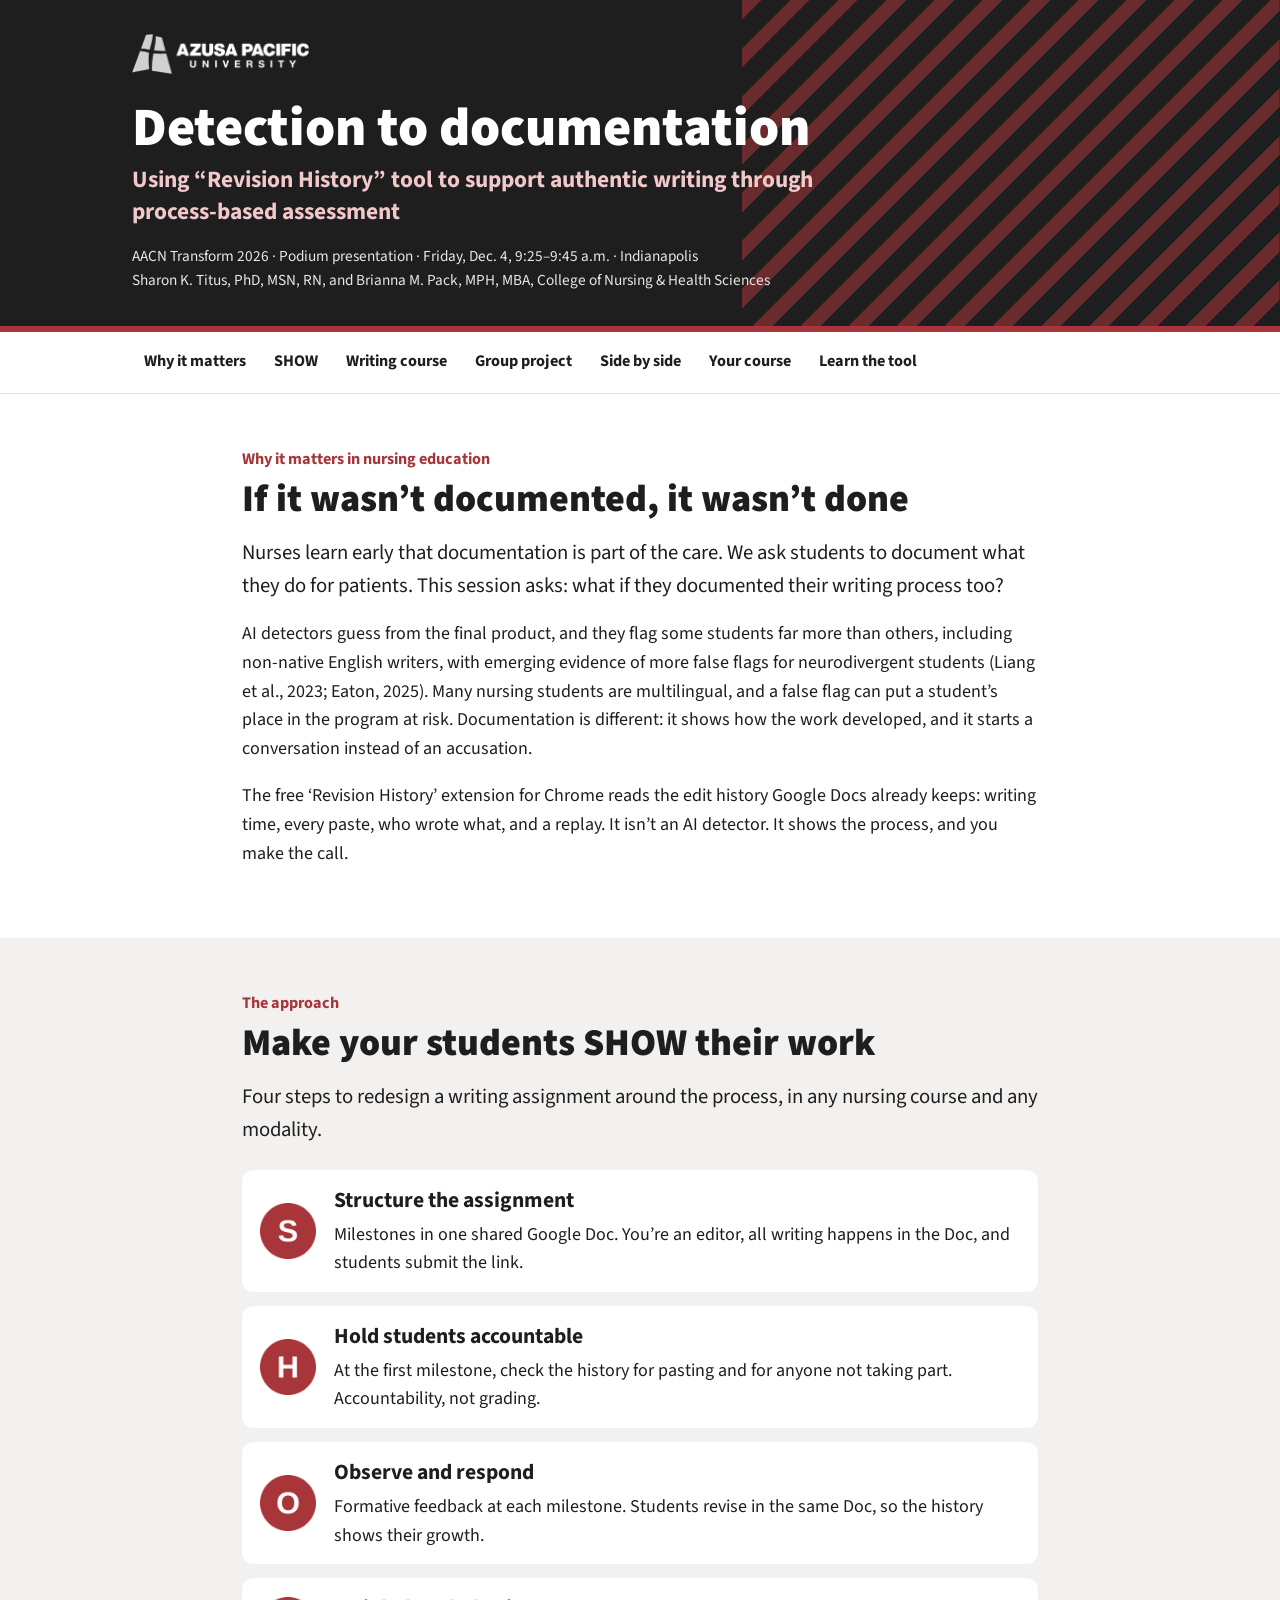
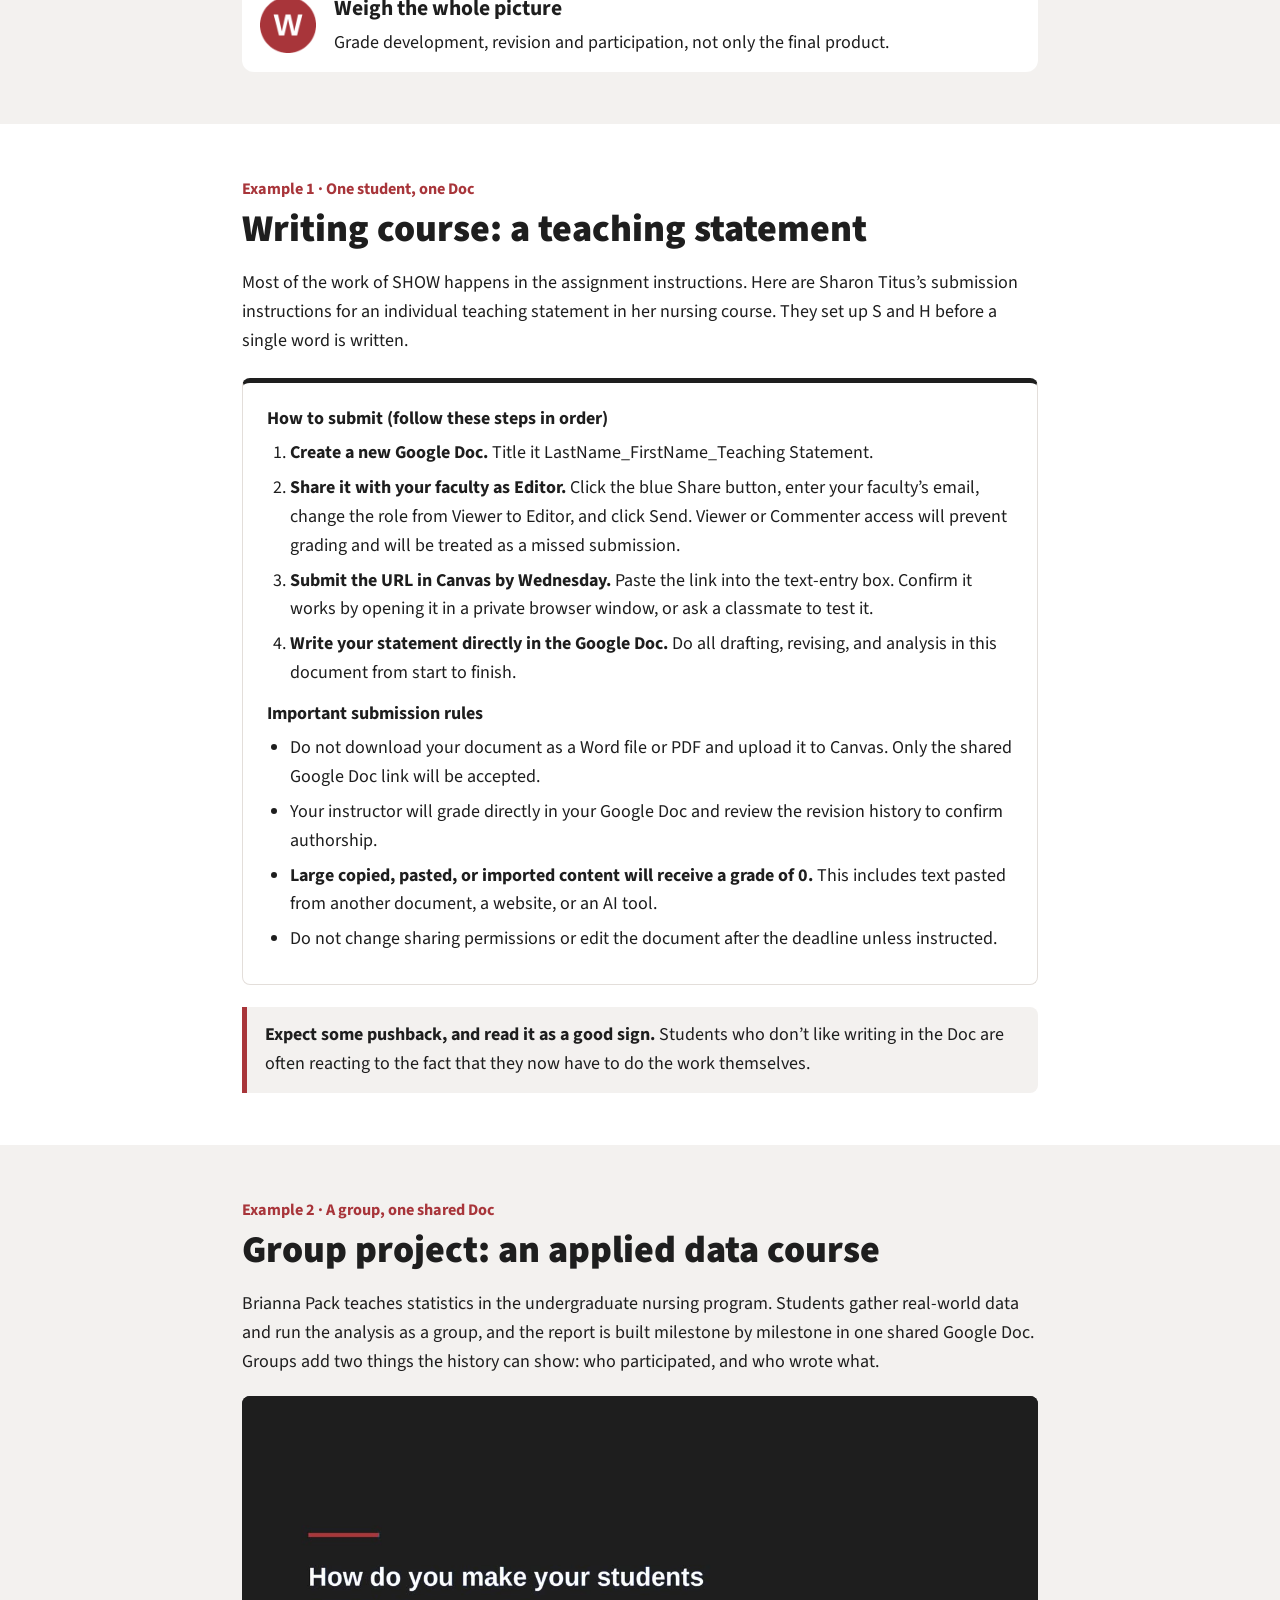
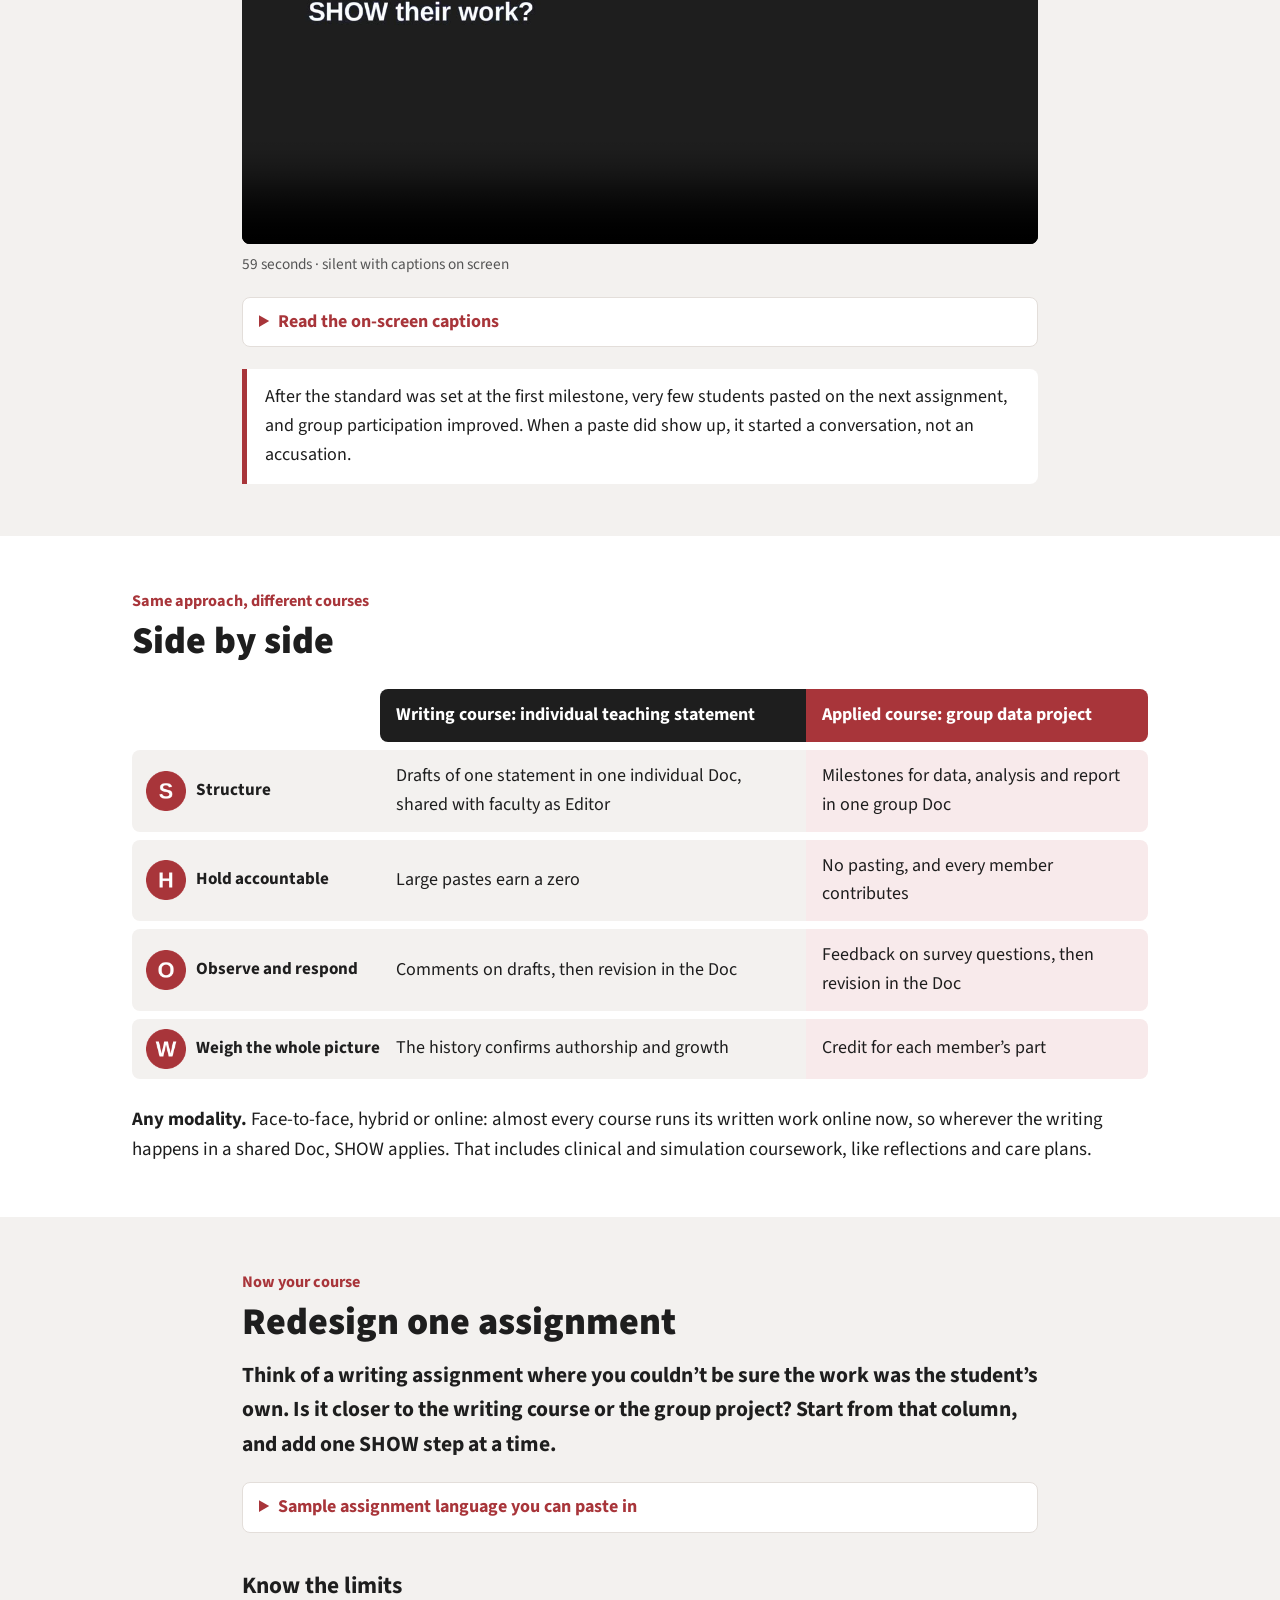
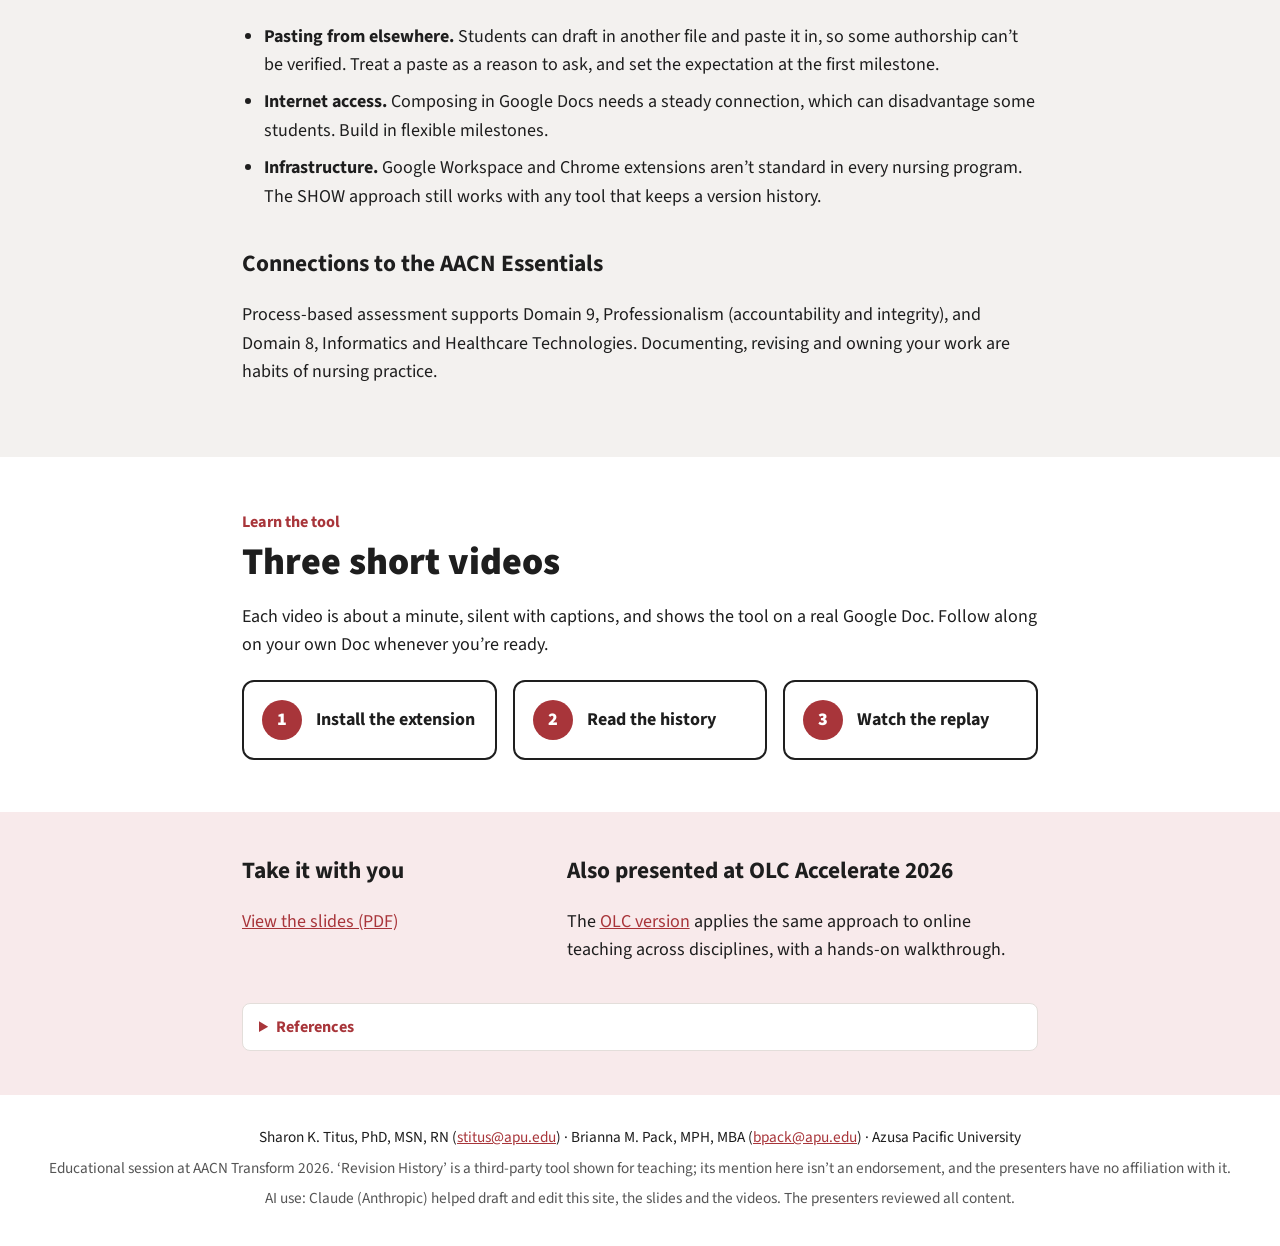
==== index.html @ 67a24442 "Remove header tag; add AACN Essentials reference; update slides PDF Co-Authored-By: Claude Opus 5.5 " ====
<!doctype html>
<html lang="en"><head><meta charset="utf-8"><meta name="viewport" content="width=device-width,initial-scale=1">
<title>Overview · Detection to documentation</title>
<meta name="description" content="Using “Revision History” tool to support authentic writing through process-based assessment. SHOW across nursing courses, from AACN Transform 2026.">
<meta property="og:title" content="Detection to documentation: Overview"><meta property="og:description" content="Using “Revision History” tool to support authentic writing through process-based assessment. Nursing education, any modality.">
<meta property="og:url" content="https://briannapack.github.io/detection-to-documentation-aacn/"><meta property="og:image" content="https://briannapack.github.io/detection-to-documentation-aacn/assets/img/share.png">
<meta property="og:image:alt" content="Detection to documentation: Using “Revision History” tool to support authentic writing through process-based assessment"><meta name="twitter:card" content="summary_large_image">
<link rel="icon" href="assets/img/badge-S.png">
<link rel="preconnect" href="https://fonts.googleapis.com"><link rel="preconnect" href="https://fonts.gstatic.com" crossorigin>
<link href="https://fonts.googleapis.com/css2?family=Source+Sans+3:wght@400;600;700;900&display=swap" rel="stylesheet">
<link rel="stylesheet" href="assets/site.css"></head>
<body><a class="skip" href="#main">Skip to content</a>
<header class="hero"><div class="in">
<div class="toprow"><img class="apu" src="assets/img/apu-white.png" alt="Azusa Pacific University" width="179" height="40"></div>
<h1><a href="">Detection to documentation</a></h1><p class="sub">Using “Revision History” tool to support authentic writing through process-based assessment</p>
<p class="meta">AACN Transform 2026 · Podium presentation · Friday, Dec. 4, 9:25–9:45 a.m. · Indianapolis<br>Sharon K. Titus, PhD, MSN, RN, and Brianna M. Pack, MPH, MBA, College of Nursing &amp; Health Sciences</p></div></header>
<nav class="secnav" aria-label="On this page"><div class="in"><a href="#why">Why it matters</a><a href="#show">SHOW</a><a href="#writing">Writing course</a><a href="#group">Group project</a><a href="#compare">Side by side</a><a href="#yours">Your course</a><a href="#tool">Learn the tool</a></div></nav>
<main id="main">
<section class="sec" id="why"><div class="in narrow">
<p class="eyebrow">Why it matters in nursing education</p>
<h2 class="title">If it wasn’t documented, it wasn’t done</h2>
<p class="lead">Nurses learn early that documentation is part of the care. We ask students to document what they do for patients. This session asks: what if they documented their writing process too?</p>
<p>AI detectors guess from the final product, and they flag some students far more than others, including non-native English writers, with emerging evidence of more false flags for neurodivergent students (Liang et al., 2023; Eaton, 2025). Many nursing students are multilingual, and a false flag can put a student’s place in the program at risk. Documentation is different: it shows how the work developed, and it starts a conversation instead of an accusation.</p>
<p>The free ‘Revision History’ extension for Chrome reads the edit history Google Docs already keeps: writing time, every paste, who wrote what, and a replay. It isn’t an AI detector. It shows the process, and you make the call.</p>
</div></section>

<section class="band" id="show"><div class="in narrow">
<p class="eyebrow">The approach</p>
<h2 class="title">Make your students SHOW their work</h2>
<p class="lead">Four steps to redesign a writing assignment around the process, in any nursing course and any modality.</p>
<div class="show"><div class="srow"><img class="badge" src="assets/img/badge-S.png" alt="S" width="56" height="56"><div><h3>Structure the assignment</h3><p>Milestones in one shared Google Doc. You’re an editor, all writing happens in the Doc, and students submit the link.</p></div></div><div class="srow"><img class="badge" src="assets/img/badge-H.png" alt="H" width="56" height="56"><div><h3>Hold students accountable</h3><p>At the first milestone, check the history for pasting and for anyone not taking part. Accountability, not grading.</p></div></div><div class="srow"><img class="badge" src="assets/img/badge-O.png" alt="O" width="56" height="56"><div><h3>Observe and respond</h3><p>Formative feedback at each milestone. Students revise in the same Doc, so the history shows their growth.</p></div></div><div class="srow"><img class="badge" src="assets/img/badge-W.png" alt="W" width="56" height="56"><div><h3>Weigh the whole picture</h3><p>Grade development, revision and participation, not only the final product.</p></div></div></div>
</div></section>

<section class="sec" id="writing"><div class="in narrow">
<p class="eyebrow">Example 1 · One student, one Doc</p>
<h2 class="title">Writing course: a teaching statement</h2>
<p>Most of the work of SHOW happens in the assignment instructions. Here are Sharon Titus’s submission instructions for an individual teaching statement in her nursing course. They set up S and H before a single word is written.</p>
<div class="instr"><p class="ihead">How to submit (follow these steps in order)</p>
<ol><li><b>Create a new Google Doc.</b> Title it LastName_FirstName_Teaching Statement.</li>
<li><b>Share it with your faculty as Editor.</b> Click the blue Share button, enter your faculty’s email, change the role from Viewer to Editor, and click Send. Viewer or Commenter access will prevent grading and will be treated as a missed submission.</li>
<li><b>Submit the URL in Canvas by Wednesday.</b> Paste the link into the text-entry box. Confirm it works by opening it in a private browser window, or ask a classmate to test it.</li>
<li><b>Write your statement directly in the Google Doc.</b> Do all drafting, revising, and analysis in this document from start to finish.</li></ol>
<p class="ihead">Important submission rules</p>
<ul><li>Do not download your document as a Word file or PDF and upload it to Canvas. Only the shared Google Doc link will be accepted.</li>
<li>Your instructor will grade directly in your Google Doc and review the revision history to confirm authorship.</li>
<li><b>Large copied, pasted, or imported content will receive a grade of 0.</b> This includes text pasted from another document, a website, or an AI tool.</li>
<li>Do not change sharing permissions or edit the document after the deadline unless instructed.</li></ul></div>
<p class="note"><b>Expect some pushback, and read it as a good sign.</b> Students who don’t like writing in the Doc are often reacting to the fact that they now have to do the work themselves.</p>
</div></section>

<section class="band" id="group"><div class="in narrow">
<p class="eyebrow">Example 2 · A group, one shared Doc</p>
<h2 class="title">Group project: an applied data course</h2>
<p>Brianna Pack teaches statistics in the undergraduate nursing program. Students gather real-world data and run the analysis as a group, and the report is built milestone by milestone in one shared Google Doc. Groups add two things the history can show: who participated, and who wrote what.</p>
<figure class="vid">
<video controls playsinline preload="metadata" poster="assets/img/poster-show.jpg" aria-label="Video: a group project set up with SHOW">
<source src="assets/video/make-your-students-show-their-work.mp4" type="video/mp4"></video>
<figcaption class="small">59 seconds · silent with captions on screen</figcaption>
<details class="col"><summary>Read the on-screen captions</summary><ol class="caps"><li>How do you make your students SHOW their work?</li><li>A group project set up with SHOW.</li><li>“Add me as an editor when your group creates this Google Doc.” Instructor sees every draft.</li><li>“Do all writing directly in the Google Doc.” No pasting means a visible process.</li><li>“Looking Ahead: This brainstorm is the first draft of your project proposal.” Feedback comes before the final version.</li><li>“Submit the Google Doc shareable link in the Canvas submission box.” Only the original Doc keeps its history.</li><li>From detection to documentation: the process is the evidence. Try it: redesign one assignment with SHOW.</li></ol></details>
</figure>
<p class="note">After the standard was set at the first milestone, very few students pasted on the next assignment, and group participation improved. When a paste did show up, it started a conversation, not an accusation.</p>
</div></section>

<section class="sec" id="compare"><div class="in">
<p class="eyebrow">Same approach, different courses</p>
<h2 class="title">Side by side</h2>
<div class="tablewrap"><table class="cmp"><thead><tr><th scope="col"><span class="sr">SHOW step</span></th><th scope="col">Writing course: individual teaching statement</th><th scope="col">Applied course: group data project</th></tr></thead>
<tbody><tr><th scope="row"><img class="badge" src="assets/img/badge-S.png" alt="S" width="40" height="40"><span>Structure</span></th><td>Drafts of one statement in one individual Doc, shared with faculty as Editor</td><td>Milestones for data, analysis and report in one group Doc</td></tr><tr><th scope="row"><img class="badge" src="assets/img/badge-H.png" alt="H" width="40" height="40"><span>Hold accountable</span></th><td>Large pastes earn a zero</td><td>No pasting, and every member contributes</td></tr><tr><th scope="row"><img class="badge" src="assets/img/badge-O.png" alt="O" width="40" height="40"><span>Observe and respond</span></th><td>Comments on drafts, then revision in the Doc</td><td>Feedback on survey questions, then revision in the Doc</td></tr><tr><th scope="row"><img class="badge" src="assets/img/badge-W.png" alt="W" width="40" height="40"><span>Weigh the whole picture</span></th><td>The history confirms authorship and growth</td><td>Credit for each member’s part</td></tr></tbody></table></div>
<p class="modal"><b>Any modality.</b> Face-to-face, hybrid or online: almost every course runs its written work online now, so wherever the writing happens in a shared Doc, SHOW applies. That includes clinical and simulation coursework, like reflections and care plans.</p>
</div></section>

<section class="band" id="yours"><div class="in narrow">
<p class="eyebrow">Now your course</p>
<h2 class="title">Redesign one assignment</h2>
<p class="try">Think of a writing assignment where you couldn’t be sure the work was the student’s own. Is it closer to the writing course or the group project? Start from that column, and add one SHOW step at a time.</p>
<details class="col"><summary>Sample assignment language you can paste in</summary>
<ol class="copy"><li><b>Add me as an editor when you create this Google Doc.</b> I use the revision history to verify participation and authorship and ensure fairness. Students who do not show active involvement in the Google Doc will not receive credit.</li>
<li><b>Do all writing directly in the Google Doc.</b> The revision history is how I see your writing process, and the process is part of what this assignment asks for. Content that is written elsewhere and pasted, imported, or uploaded into the document cannot be verified, so it will receive a zero.</li></ol>
<p><b>To submit:</b> Share the Doc with your faculty as Editor, and submit the Google Doc’s link in Canvas. Do not upload a Word or PDF copy.</p>
<button class="copybtn" type="button">Copy this language</button></details>
<h3 class="h3">Know the limits</h3>
<ul class="limits"><li><b>Pasting from elsewhere.</b> Students can draft in another file and paste it in, so some authorship can’t be verified. Treat a paste as a reason to ask, and set the expectation at the first milestone.</li>
<li><b>Internet access.</b> Composing in Google Docs needs a steady connection, which can disadvantage some students. Build in flexible milestones.</li>
<li><b>Infrastructure.</b> Google Workspace and Chrome extensions aren’t standard in every nursing program. The SHOW approach still works with any tool that keeps a version history.</li></ul>
<h3 class="h3">Connections to the AACN Essentials</h3>
<p>Process-based assessment supports Domain 9, Professionalism (accountability and integrity), and Domain 8, Informatics and Healthcare Technologies. Documenting, revising and owning your work are habits of nursing practice.</p>
</div></section>

<section class="sec" id="tool"><div class="in narrow">
<p class="eyebrow">Learn the tool</p>
<h2 class="title">Three short videos</h2>
<p>Each video is about a minute, silent with captions, and shows the tool on a real Google Doc. Follow along on your own Doc whenever you’re ready.</p>
<div class="tcards"><a class="tcard" href="step-1/"><span class="num">1</span><span>Install the extension</span></a><a class="tcard" href="step-2/"><span class="num">2</span><span>Read the history</span></a><a class="tcard" href="step-3/"><span class="num">3</span><span>Watch the replay</span></a></div>
</div></section>
<section class="take"><div class="in narrow">
<div class="takegrid"><div><h2 class="h3">Take it with you</h2><p><a href="downloads/Detection-to-Documentation-Slides.pdf" target="_blank" rel="noopener">View the slides (PDF)</a></p></div>
<div><h2 class="h3">Also presented at OLC Accelerate 2026</h2><p>The <a href="https://briannapack.github.io/detection-to-documentation/">OLC version</a> applies the same approach to online teaching across disciplines, with a hands-on walkthrough.</p></div></div>
<details class="col refs"><summary>References</summary><ul>
<li>American Association of Colleges of Nursing. (2021). <i>The Essentials: Core competencies for professional nursing education</i>. https://www.aacnnursing.org/essentials</li>
<li>Eaton, S. E. (2025). Neurodiversity and academic integrity: Toward epistemic plurality in a postplagiarism era. <i>Teaching in Higher Education</i>. https://doi.org/10.1080/13562517.2025.2583456</li>
<li>Gay, K., &amp; Muscanell, N. (2026, March 23). <i>2026 EDUCAUSE students and technology report: Steady through change</i>. EDUCAUSE.</li>
<li>Liang, W., Yuksekgonul, M., Mao, Y., Wu, E., &amp; Zou, J. (2023). GPT detectors are biased against non-native English writers. <i>Patterns, 4</i>(7), Article 100779. https://doi.org/10.1016/j.patter.2023.100779</li>
<li>Schmitz, A., &amp; Laird, E. (2025, December). AI-powered pedagogy: A guide to evidence-based teaching tools. <i>EDUCAUSE Review</i>.</li>
<li>Revision History. (n.d.). <i>Writing process visibility for Google Docs &amp; Slides</i>. https://revisionhistory.com</li></ul></details>
</div></section></main>
<footer class="foot"><p class="names">Sharon K. Titus, PhD, MSN, RN (<a href="mailto:stitus@apu.edu">stitus@apu.edu</a>) · Brianna M. Pack, MPH, MBA (<a href="mailto:bpack@apu.edu">bpack@apu.edu</a>) · Azusa Pacific University</p>
<p>Educational session at AACN Transform 2026. ‘Revision History’ is a third-party tool shown for teaching; its mention here isn’t an endorsement, and the presenters have no affiliation with it.</p>
<p>AI use: Claude (Anthropic) helped draft and edit this site, the slides and the videos. The presenters reviewed all content.</p></footer>
<script src="assets/site.js" defer></script>
</body></html>
---- assets/site.css ----
:root{--deep:#1E1E1E;--red:#A8353A;--blush:#F2C9CB;--wash:#F3F1EF;--wash2:#F8EAEB;--ink:#1E1E1E;--muted:#555;--line:#E3DEDA}
*{box-sizing:border-box}
html{font-size:112.5%;-webkit-text-size-adjust:100%;scroll-behavior:smooth}
body{margin:0;background:#fff;color:var(--ink);font-family:"Source Sans 3",Arial,sans-serif;line-height:1.6}
img,video{max-width:100%}
a{color:var(--red)}
.skip{position:absolute;left:-999px;top:0;background:#fff;padding:8px 12px;z-index:10}.skip:focus{left:8px}
.sr{position:absolute;width:1px;height:1px;overflow:hidden;clip:rect(0 0 0 0)}
.in{max-width:1080px;margin:0 auto;padding:0 32px}
.in.narrow{max-width:860px}
.center{text-align:center}
.sec{padding:52px 0}
.band{background:var(--wash);padding:52px 0}
section[id]{scroll-margin-top:64px}

/* header: left-aligned, deep red with a diagonal stripe field on the right */
.hero{position:relative;overflow:hidden;color:#fff;padding:34px 0 40px;
  background:
    repeating-linear-gradient(135deg,rgba(168,53,58,.55) 0 14px,transparent 14px 34px) right/42% 100% no-repeat,
    var(--deep)}
.hero::after{content:"";position:absolute;left:0;right:0;bottom:0;height:6px;background:var(--red)}
.hero .toprow{display:flex;align-items:center;gap:18px;flex-wrap:wrap;margin-bottom:26px}
.hero .apu{height:40px;width:auto;display:block}
.hero .tag{font-weight:700;font-size:.8rem;letter-spacing:.06em;padding:4px 12px;border:1.5px solid rgba(255,255,255,.7);border-radius:999px}
.hero h1{margin:0 0 6px;font-size:3rem;font-weight:900;line-height:1.08;max-width:760px}
.hero h1 a{color:#fff;text-decoration:none}
.hero .sub{margin:0 0 16px;color:var(--blush);font-weight:700;font-size:1.3rem;max-width:760px;line-height:1.35}
.hero .meta{margin:0;font-size:.85rem;color:#e9e6e4;max-width:760px}

/* section nav on the overview */
.secnav{position:sticky;top:0;z-index:5;background:#fff;border-bottom:1px solid var(--line)}
.secnav .in{display:flex;gap:4px;overflow-x:auto;scrollbar-width:none}
.secnav a{flex:0 0 auto;padding:16px 12px;color:var(--ink);text-decoration:none;font-weight:700;font-size:.9rem;border-bottom:3px solid transparent}
.secnav a:hover{color:var(--red);border-bottom-color:var(--red)}

.eyebrow{margin:0 0 6px;color:var(--red);font-weight:700;font-size:.9rem}
.title{font-size:2.1rem;font-weight:900;color:var(--deep);margin:0 0 14px;line-height:1.15}
.h3{font-size:1.3rem;color:var(--deep);margin:34px 0 10px;font-weight:700}
.lead{font-size:1.15rem;margin:0 0 16px}
.small{font-size:.85rem;color:var(--muted);margin:8px 0 0}
.note{margin:22px 0 0;padding:14px 18px;background:#fff;border-left:5px solid var(--red);border-radius:0 8px 8px 0}
.band .note{background:#fff}
.sec .note{background:var(--wash)}

.show{margin-top:24px;display:grid;gap:14px}
.srow{display:grid;grid-template-columns:56px 1fr;gap:18px;align-items:center;background:#fff;border-radius:12px;padding:14px 18px}
.badge{display:block;width:56px;height:56px}
.srow h3{margin:0;color:var(--deep);font-size:1.2rem}
.srow p{margin:2px 0 0}

.instr{margin:22px 0 0;background:#fff;border:1px solid var(--line);border-top:5px solid var(--deep);border-radius:8px;padding:18px 24px}
.instr .ihead{font-weight:700;color:var(--deep);margin:4px 0 6px}
.instr ol,.instr ul{margin:0 0 12px;padding-left:1.3em}.instr li{margin-bottom:6px}

.vid{margin:20px 0 0}
.vid video{width:100%;aspect-ratio:16/9;background:#1b1b1b;border-radius:8px;display:block}
.caps{margin:10px 0 0;padding-left:1.3em}.caps li{margin-bottom:4px}

.tablewrap{overflow-x:auto;margin-top:18px}
.cmp{width:100%;border-collapse:separate;border-spacing:0 8px;min-width:640px}
.cmp thead th{text-align:left;color:#fff;font-size:1rem;padding:12px 16px}
.cmp thead th:nth-child(2){background:var(--deep);border-radius:8px 0 0 8px}
.cmp thead th:nth-child(3){background:var(--red);border-radius:0 8px 8px 0}
.cmp thead th:first-child{background:transparent}
.cmp tbody th{text-align:left;white-space:nowrap;padding:10px 14px;background:var(--wash);border-radius:8px 0 0 8px;color:var(--deep);font-size:.95rem}
.cmp tbody th .badge{width:40px;height:40px;display:inline-block;vertical-align:middle;margin-right:10px}
.cmp td{padding:12px 16px;background:var(--wash);vertical-align:middle}
.cmp td:last-child{border-radius:0 8px 8px 0;background:var(--wash2)}
.modal{margin:18px 0 0;font-size:1.05rem}

.try{font-size:1.2rem;font-weight:700;color:var(--deep);margin:0}
details.col{margin:20px 0 4px;background:#fff;border:1px solid var(--line);border-radius:8px;padding:10px 16px}
details.col summary{cursor:pointer;font-weight:700;color:var(--red)}
.copy{padding-left:1.3em}.copy li{margin-bottom:8px}
.copybtn{font:inherit;font-weight:700;font-size:.9rem;color:#fff;background:var(--red);border:0;border-radius:8px;padding:8px 16px;cursor:pointer}
.limits{padding-left:1.2em}.limits li{margin-bottom:8px}

.tcards{display:grid;grid-template-columns:repeat(3,1fr);gap:16px;margin-top:20px}
.tcard{display:flex;align-items:center;gap:14px;padding:18px;border:2px solid var(--deep);border-radius:12px;color:var(--deep);text-decoration:none;font-weight:700;line-height:1.25}
.tcard:hover{background:var(--wash)}
.tcard .num{flex:0 0 auto;width:40px;height:40px;border-radius:50%;background:var(--red);color:#fff;display:flex;align-items:center;justify-content:center;font-weight:900}

.toolnav{background:var(--wash);border-bottom:1px solid var(--line)}
.toolnav .in{display:flex;gap:10px;align-items:stretch;flex-wrap:wrap;padding-top:14px;padding-bottom:14px}
.toolnav a{display:flex;flex-direction:column;justify-content:center;padding:8px 14px;border-radius:10px;background:#fff;border:2px solid var(--line);color:var(--deep);text-decoration:none;font-weight:700;line-height:1.2;font-size:.95rem}
.toolnav a span{font-size:.75rem;color:var(--red)}
.toolnav a[aria-current]{border-color:var(--deep);background:var(--deep);color:#fff}
.toolnav a[aria-current] span{color:var(--blush)}
.toolnav .back{border-color:transparent;background:transparent;color:var(--red)}
.trybox{margin:20px 0 26px;background:var(--wash);border-radius:10px;padding:16px 20px}
.trybox p{margin:0}
.lbl{font-weight:700;color:var(--red);font-size:.9rem;margin-bottom:4px!important}
.btn{display:inline-block;padding:14px 28px;border-radius:10px;background:var(--deep);color:#fff;font-weight:700;font-size:1.05rem;text-decoration:none}
.btn:hover{background:var(--red)}

.take{background:var(--wash2);padding:40px 0}
.takegrid{display:grid;grid-template-columns:1fr 1.6fr;gap:30px}
.takegrid .h3{margin-top:0}
.refs{font-size:.9rem}.refs ul{padding-left:1.2em}.refs li{margin-bottom:6px;overflow-wrap:anywhere}

.foot{text-align:center;padding:24px 32px 30px;font-size:.85rem;color:var(--muted)}
.foot p{margin:6px 0}.foot .names{color:var(--deep)}

a:focus-visible,summary:focus-visible,button:focus-visible{outline:3px solid var(--red);outline-offset:2px}

@media (max-width:760px){
  .in{padding:0 16px}
  .sec,.band{padding:38px 0}
  .hero{background:var(--deep)}
  .hero h1{font-size:2.1rem}.hero .sub{font-size:1.1rem}
  .title{font-size:1.65rem}
  .srow{grid-template-columns:44px 1fr;gap:14px;padding:12px 14px}.srow .badge{width:44px;height:44px}
  .tcards,.takegrid{grid-template-columns:1fr}
}
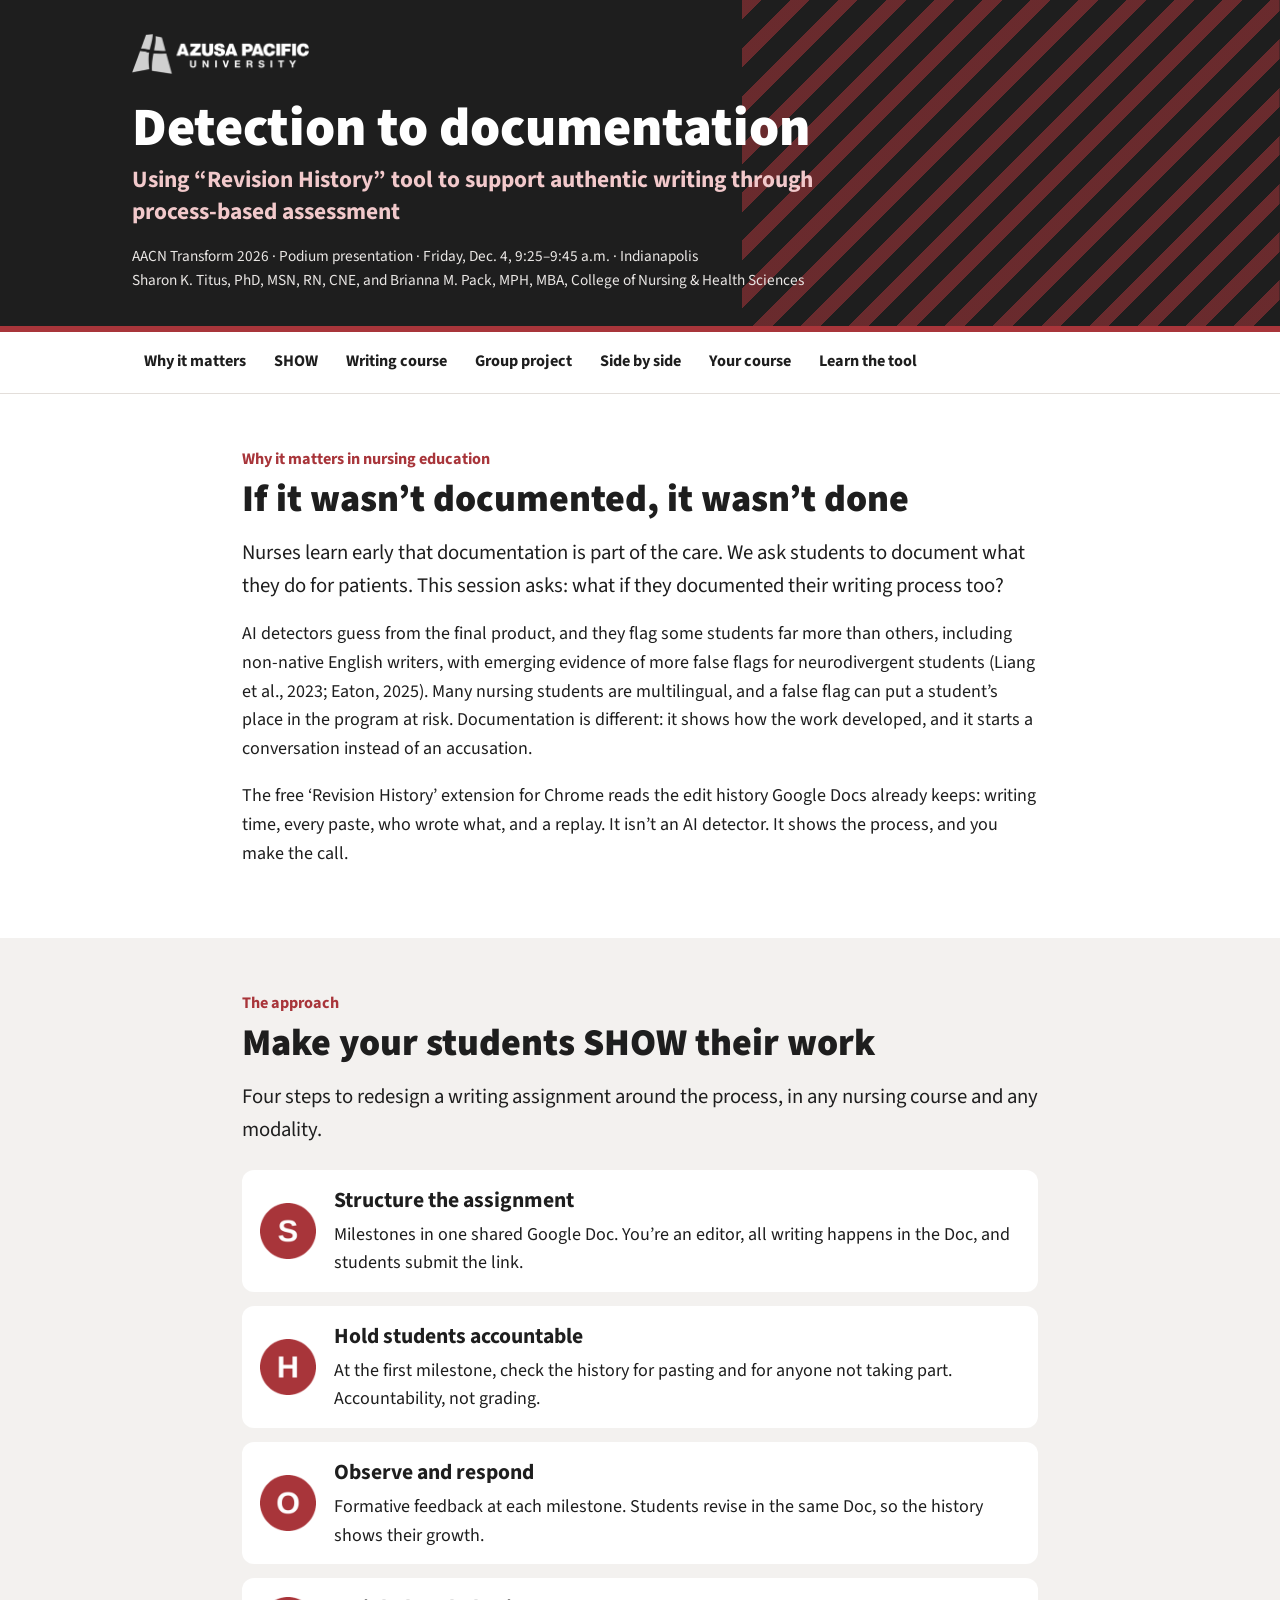
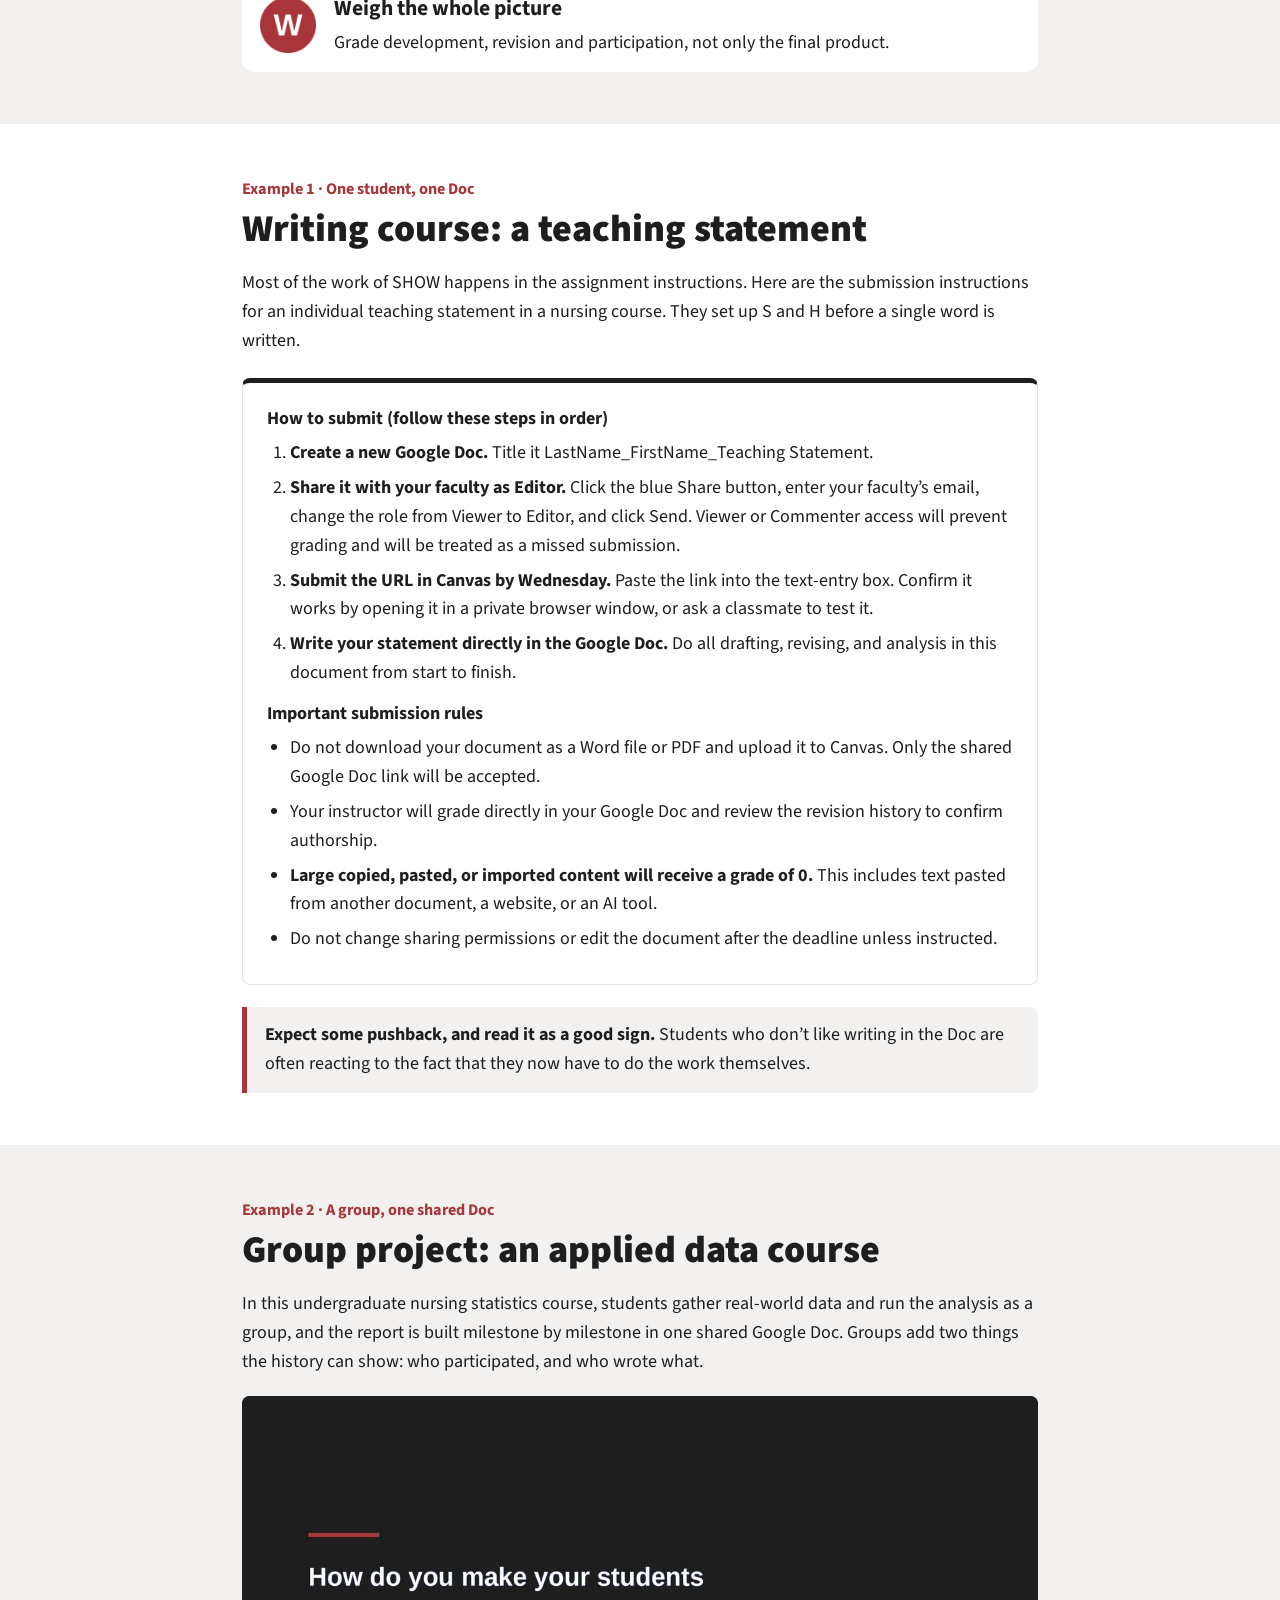
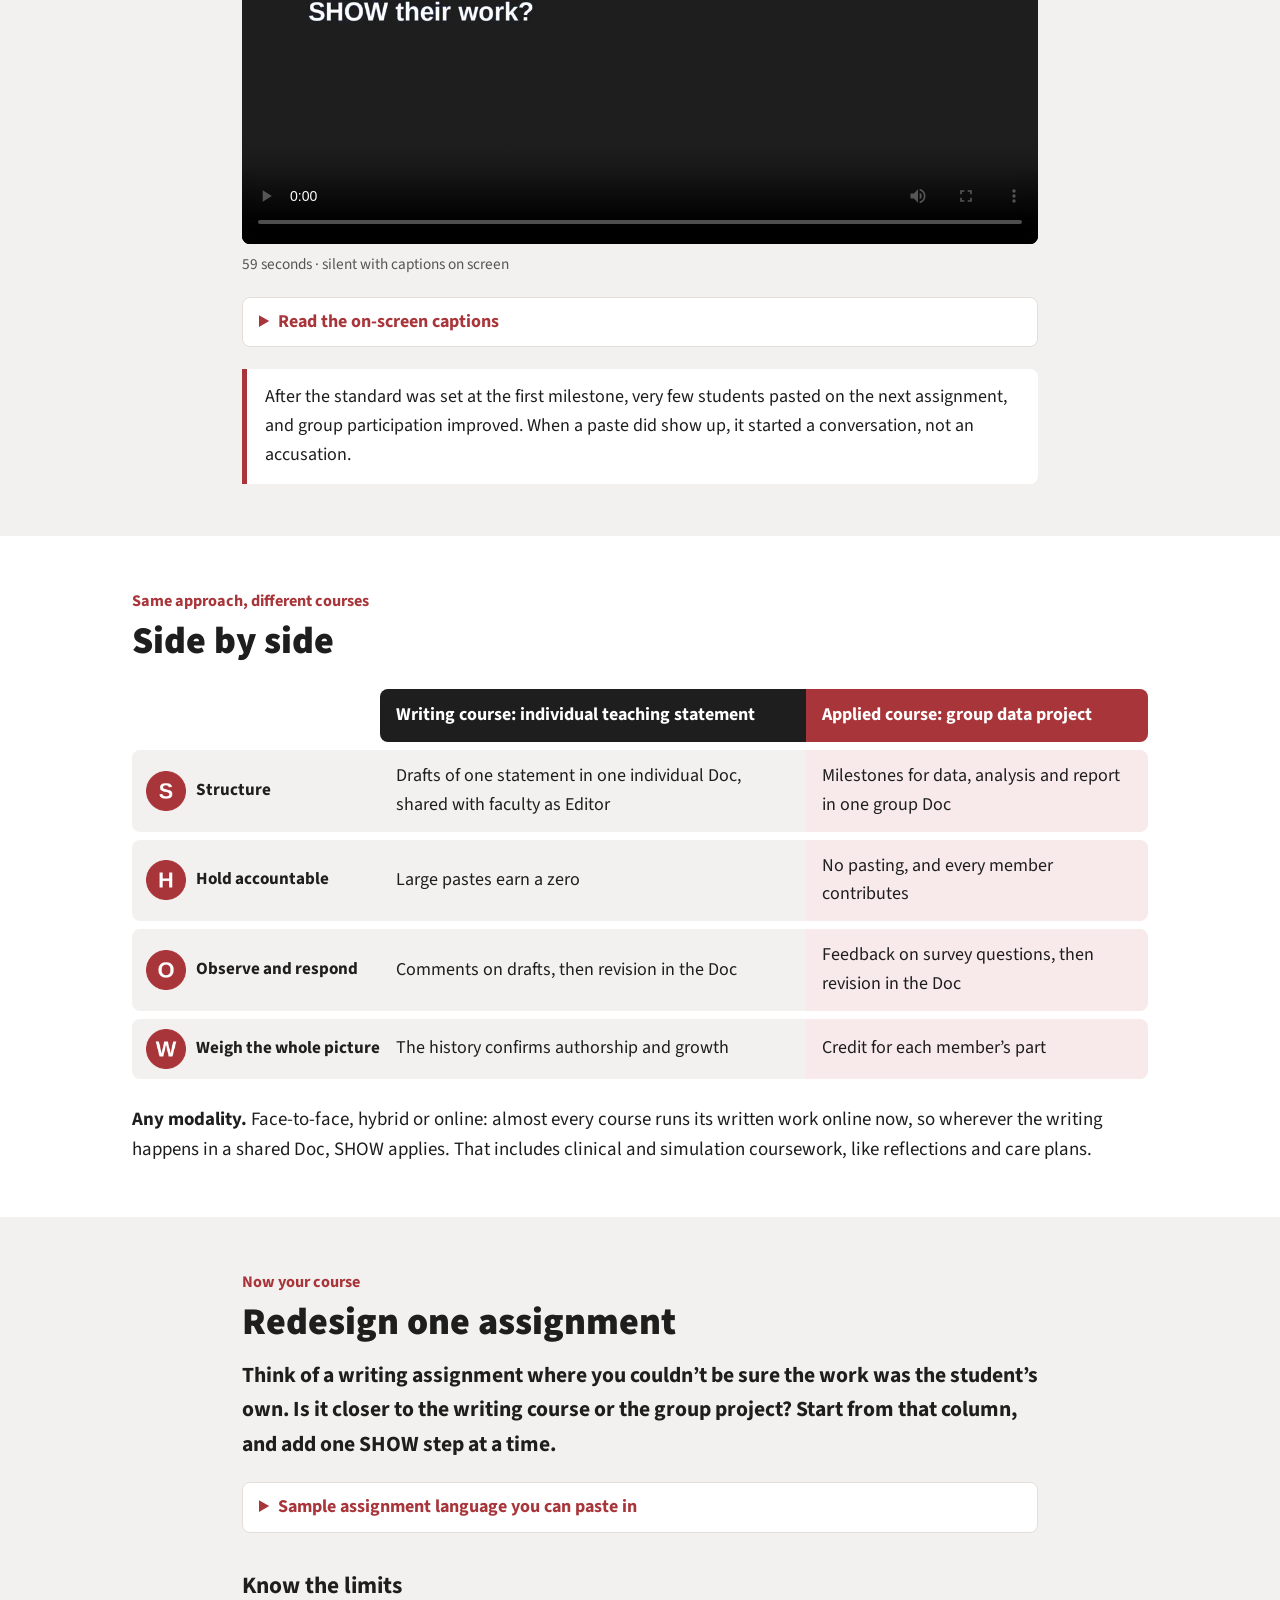
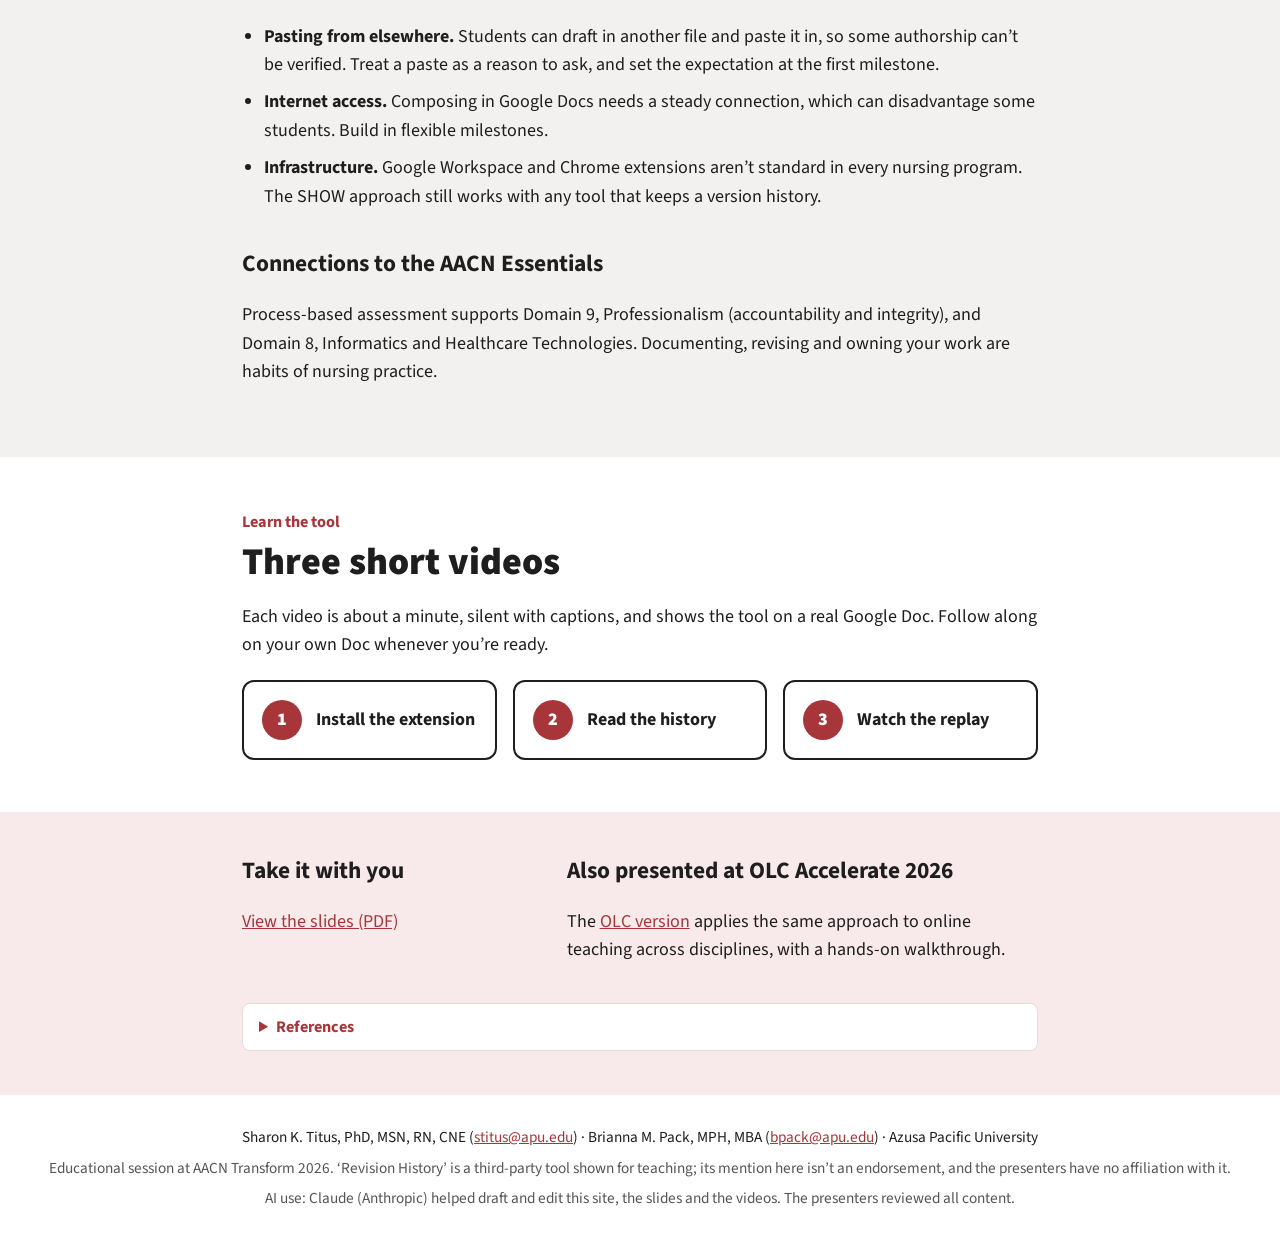
==== commit fdcb9aeb: "Add CNE to Sharon's credentials (site, slides, video end cards); drop faculty names from examples Co" ====
--- a/index.html
+++ b/index.html
@@ -13,7 +13,7 @@
 <header class="hero"><div class="in">
 <div class="toprow"><img class="apu" src="assets/img/apu-white.png" alt="Azusa Pacific University" width="179" height="40"></div>
 <h1><a href="">Detection to documentation</a></h1><p class="sub">Using “Revision History” tool to support authentic writing through process-based assessment</p>
-<p class="meta">AACN Transform 2026 · Podium presentation · Friday, Dec. 4, 9:25–9:45 a.m. · Indianapolis<br>Sharon K. Titus, PhD, MSN, RN, and Brianna M. Pack, MPH, MBA, College of Nursing &amp; Health Sciences</p></div></header>
+<p class="meta">AACN Transform 2026 · Podium presentation · Friday, Dec. 4, 9:25–9:45 a.m. · Indianapolis<br>Sharon K. Titus, PhD, MSN, RN, CNE, and Brianna M. Pack, MPH, MBA, College of Nursing &amp; Health Sciences</p></div></header>
 <nav class="secnav" aria-label="On this page"><div class="in"><a href="#why">Why it matters</a><a href="#show">SHOW</a><a href="#writing">Writing course</a><a href="#group">Group project</a><a href="#compare">Side by side</a><a href="#yours">Your course</a><a href="#tool">Learn the tool</a></div></nav>
 <main id="main">
 <section class="sec" id="why"><div class="in narrow">
@@ -34,7 +34,7 @@
 <section class="sec" id="writing"><div class="in narrow">
 <p class="eyebrow">Example 1 · One student, one Doc</p>
 <h2 class="title">Writing course: a teaching statement</h2>
-<p>Most of the work of SHOW happens in the assignment instructions. Here are Sharon Titus’s submission instructions for an individual teaching statement in her nursing course. They set up S and H before a single word is written.</p>
+<p>Most of the work of SHOW happens in the assignment instructions. Here are the submission instructions for an individual teaching statement in a nursing course. They set up S and H before a single word is written.</p>
 <div class="instr"><p class="ihead">How to submit (follow these steps in order)</p>
 <ol><li><b>Create a new Google Doc.</b> Title it LastName_FirstName_Teaching Statement.</li>
 <li><b>Share it with your faculty as Editor.</b> Click the blue Share button, enter your faculty’s email, change the role from Viewer to Editor, and click Send. Viewer or Commenter access will prevent grading and will be treated as a missed submission.</li>
@@ -51,7 +51,7 @@
 <section class="band" id="group"><div class="in narrow">
 <p class="eyebrow">Example 2 · A group, one shared Doc</p>
 <h2 class="title">Group project: an applied data course</h2>
-<p>Brianna Pack teaches statistics in the undergraduate nursing program. Students gather real-world data and run the analysis as a group, and the report is built milestone by milestone in one shared Google Doc. Groups add two things the history can show: who participated, and who wrote what.</p>
+<p>In this undergraduate nursing statistics course, students gather real-world data and run the analysis as a group, and the report is built milestone by milestone in one shared Google Doc. Groups add two things the history can show: who participated, and who wrote what.</p>
 <figure class="vid">
 <video controls playsinline preload="metadata" poster="assets/img/poster-show.jpg" aria-label="Video: a group project set up with SHOW">
 <source src="assets/video/make-your-students-show-their-work.mp4" type="video/mp4"></video>
@@ -103,7 +103,7 @@
 <li>Schmitz, A., &amp; Laird, E. (2025, December). AI-powered pedagogy: A guide to evidence-based teaching tools. <i>EDUCAUSE Review</i>.</li>
 <li>Revision History. (n.d.). <i>Writing process visibility for Google Docs &amp; Slides</i>. https://revisionhistory.com</li></ul></details>
 </div></section></main>
-<footer class="foot"><p class="names">Sharon K. Titus, PhD, MSN, RN (<a href="mailto:stitus@apu.edu">stitus@apu.edu</a>) · Brianna M. Pack, MPH, MBA (<a href="mailto:bpack@apu.edu">bpack@apu.edu</a>) · Azusa Pacific University</p>
+<footer class="foot"><p class="names">Sharon K. Titus, PhD, MSN, RN, CNE (<a href="mailto:stitus@apu.edu">stitus@apu.edu</a>) · Brianna M. Pack, MPH, MBA (<a href="mailto:bpack@apu.edu">bpack@apu.edu</a>) · Azusa Pacific University</p>
 <p>Educational session at AACN Transform 2026. ‘Revision History’ is a third-party tool shown for teaching; its mention here isn’t an endorsement, and the presenters have no affiliation with it.</p>
 <p>AI use: Claude (Anthropic) helped draft and edit this site, the slides and the videos. The presenters reviewed all content.</p></footer>
 <script src="assets/site.js" defer></script>
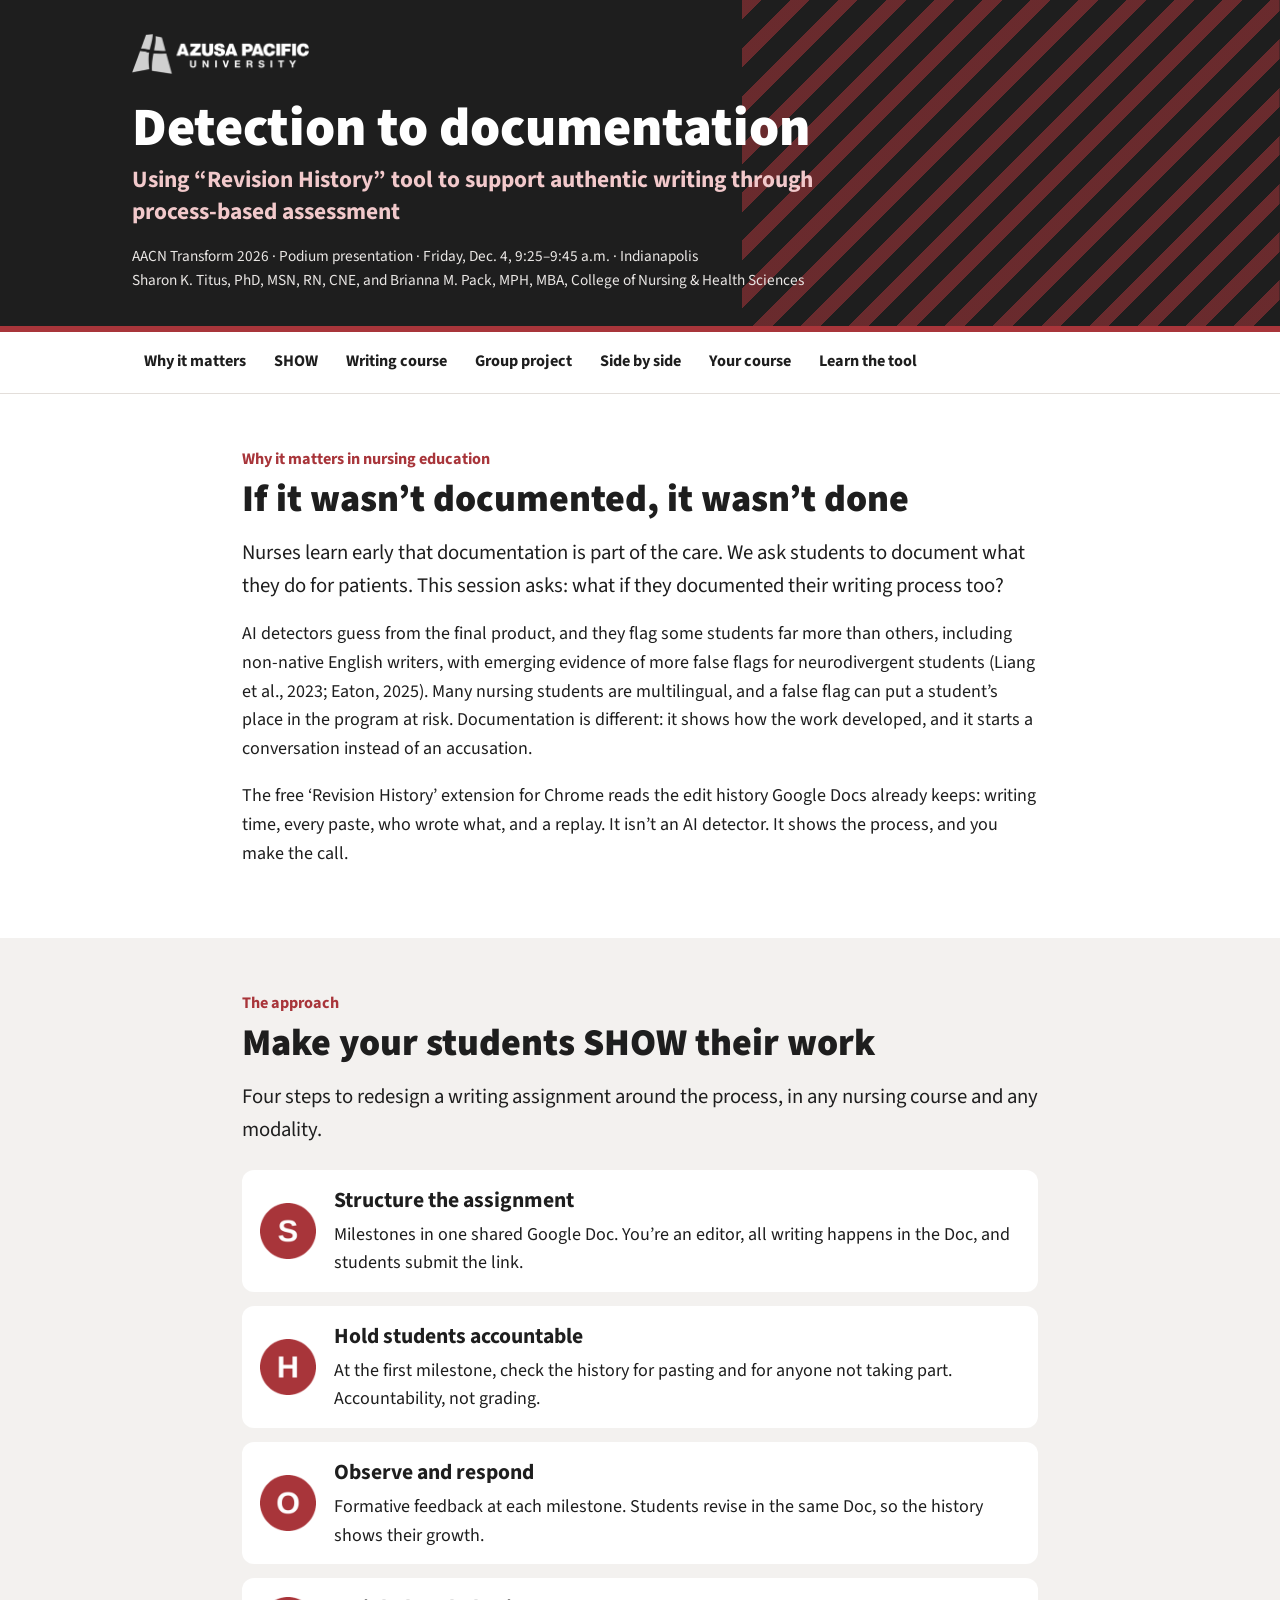
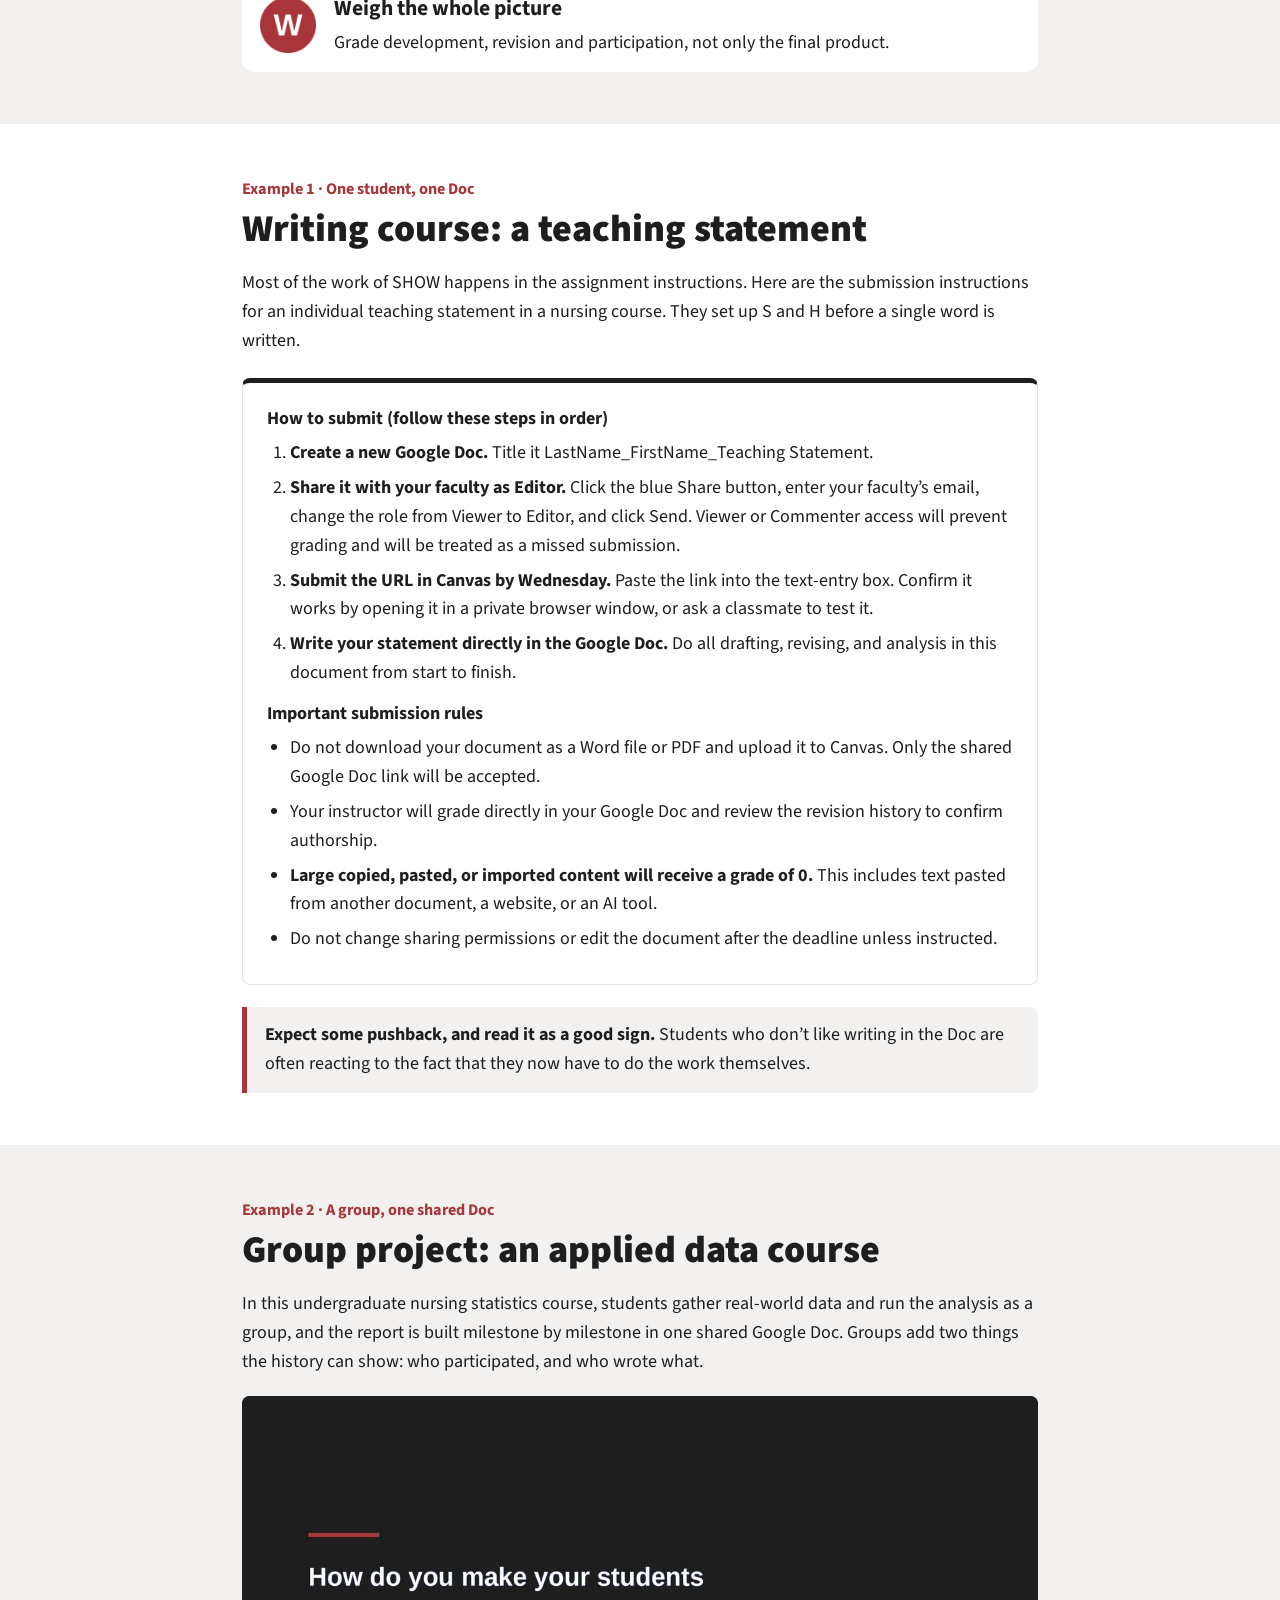
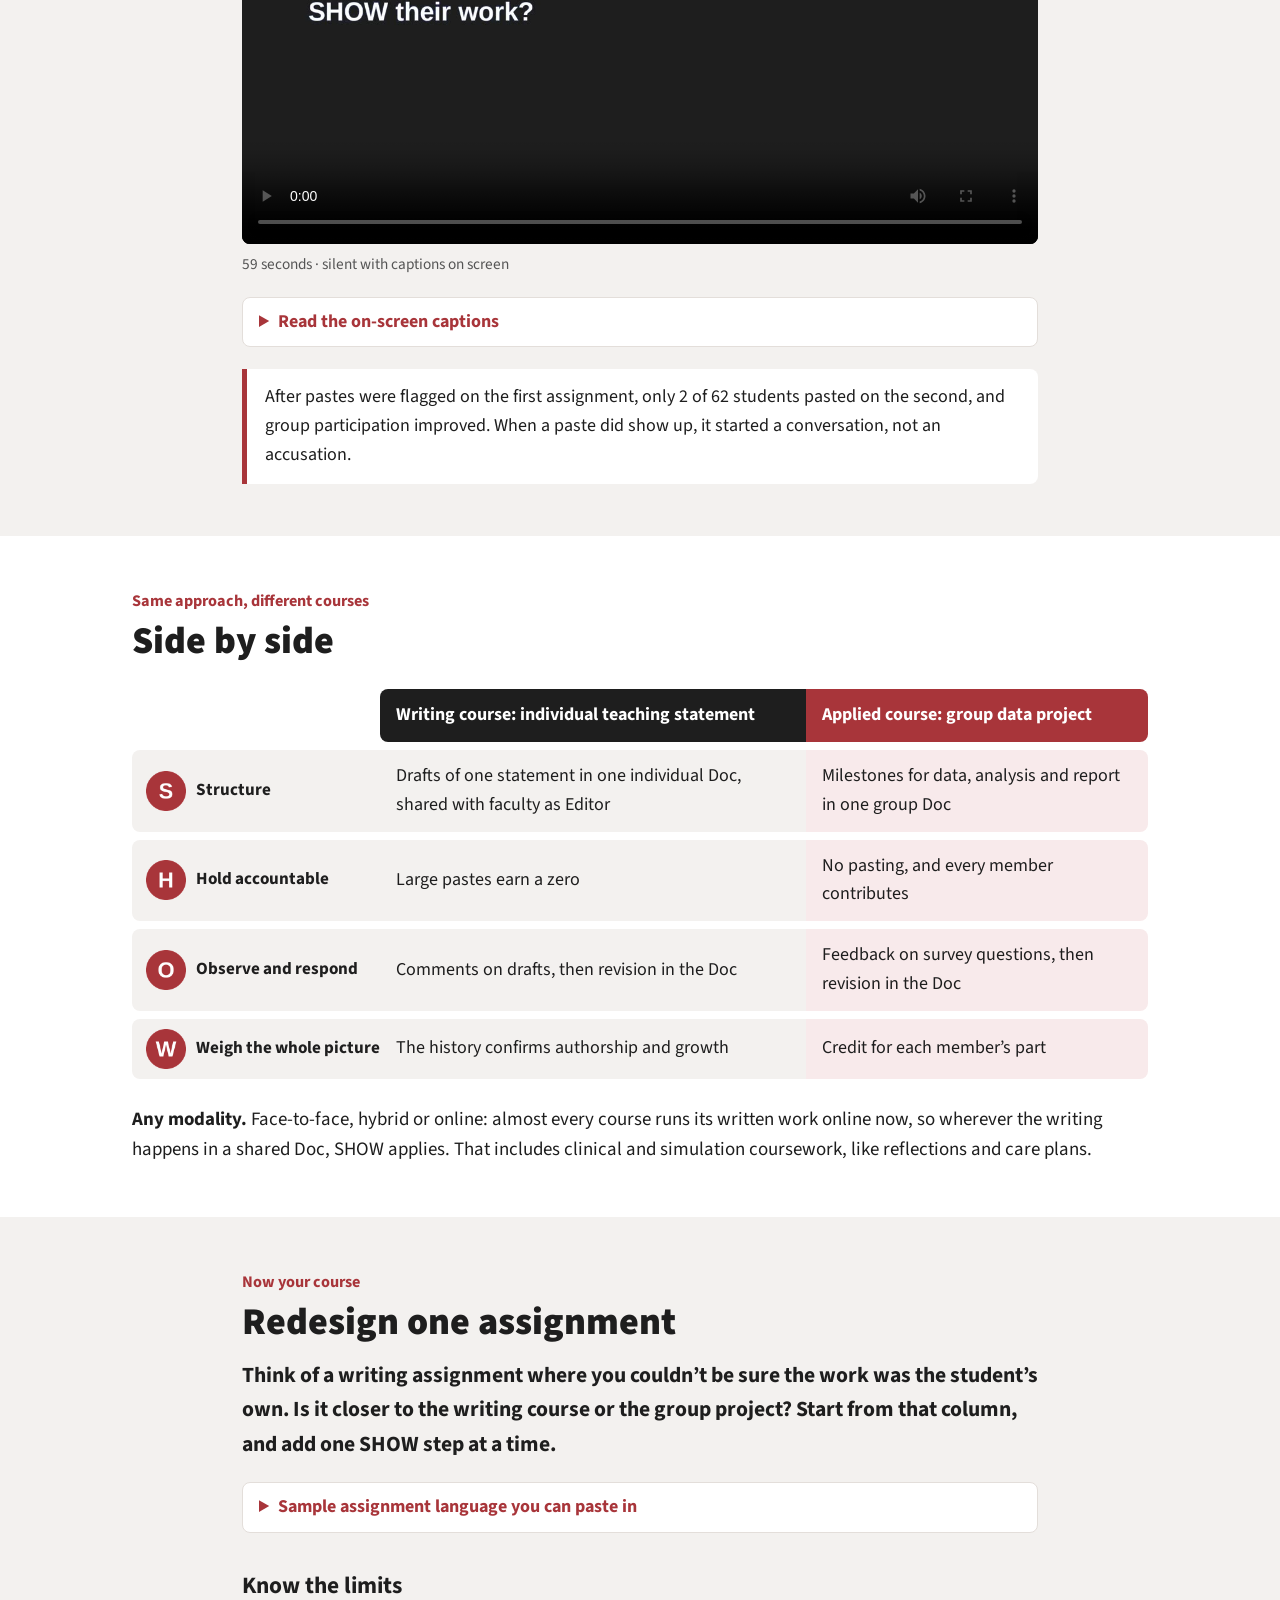
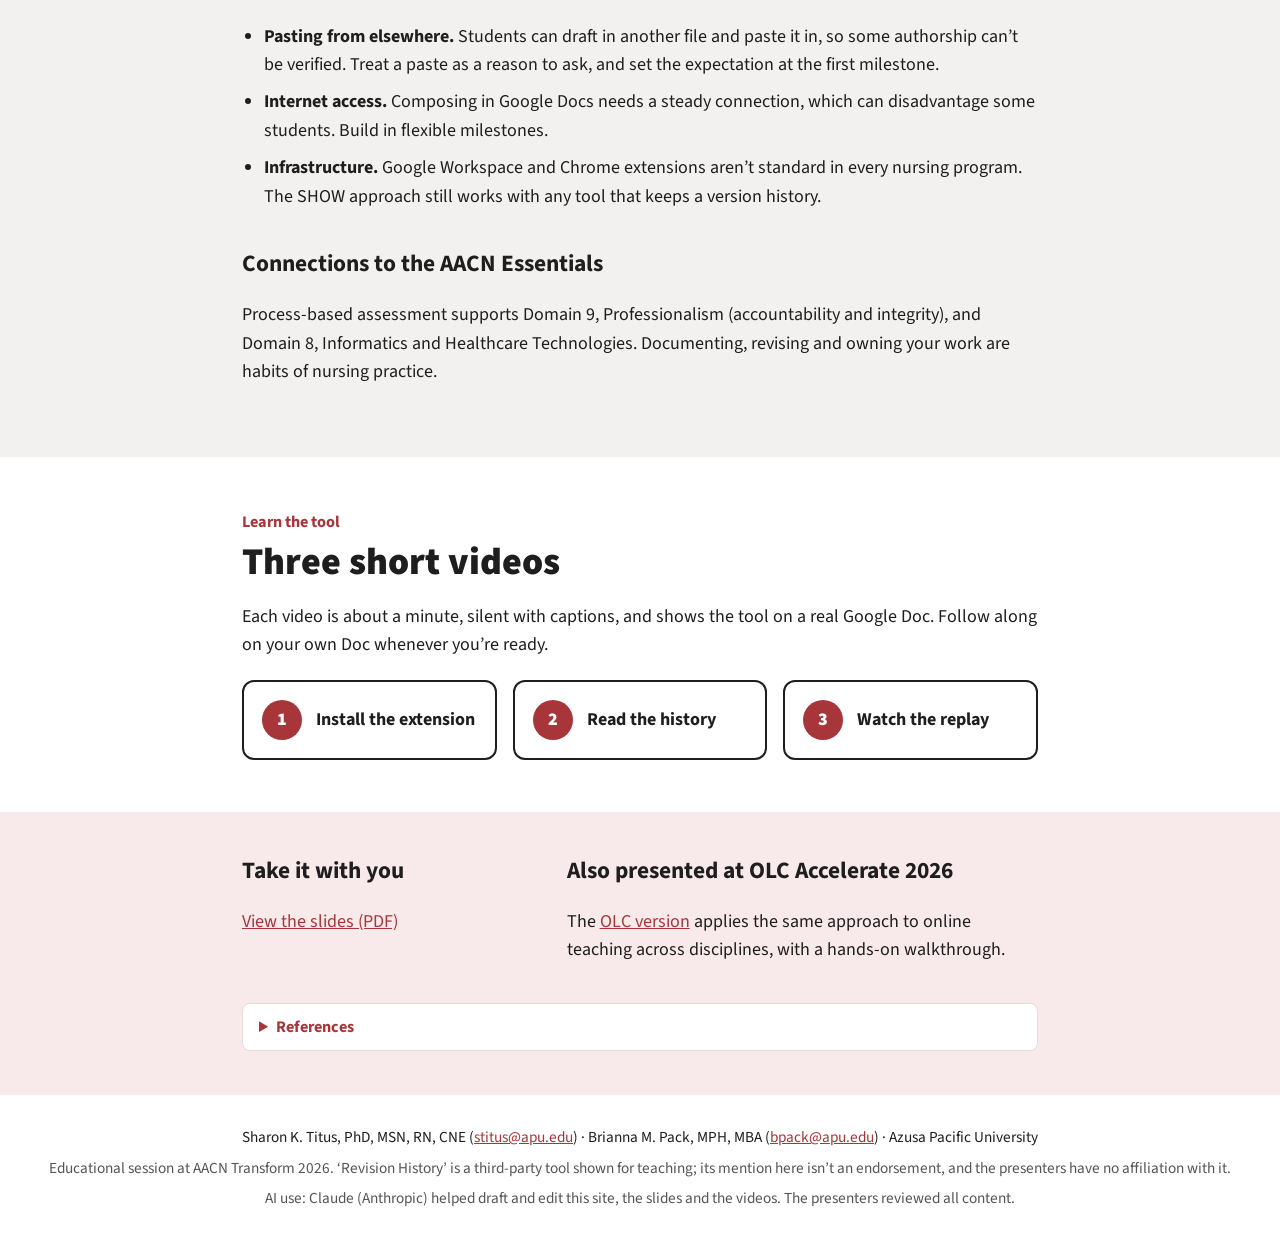
==== commit d052ffc2: "Update slides PDF after brevity review; confirm 2 of 62 stat Co-Authored-By: Claude Opus 5.5 <norepl" ====
--- a/index.html
+++ b/index.html
@@ -58,7 +58,7 @@
 <figcaption class="small">59 seconds · silent with captions on screen</figcaption>
 <details class="col"><summary>Read the on-screen captions</summary><ol class="caps"><li>How do you make your students SHOW their work?</li><li>A group project set up with SHOW.</li><li>“Add me as an editor when your group creates this Google Doc.” Instructor sees every draft.</li><li>“Do all writing directly in the Google Doc.” No pasting means a visible process.</li><li>“Looking Ahead: This brainstorm is the first draft of your project proposal.” Feedback comes before the final version.</li><li>“Submit the Google Doc shareable link in the Canvas submission box.” Only the original Doc keeps its history.</li><li>From detection to documentation: the process is the evidence. Try it: redesign one assignment with SHOW.</li></ol></details>
 </figure>
-<p class="note">After the standard was set at the first milestone, very few students pasted on the next assignment, and group participation improved. When a paste did show up, it started a conversation, not an accusation.</p>
+<p class="note">After pastes were flagged on the first assignment, only 2 of 62 students pasted on the second, and group participation improved. When a paste did show up, it started a conversation, not an accusation.</p>
 </div></section>
 
 <section class="sec" id="compare"><div class="in">
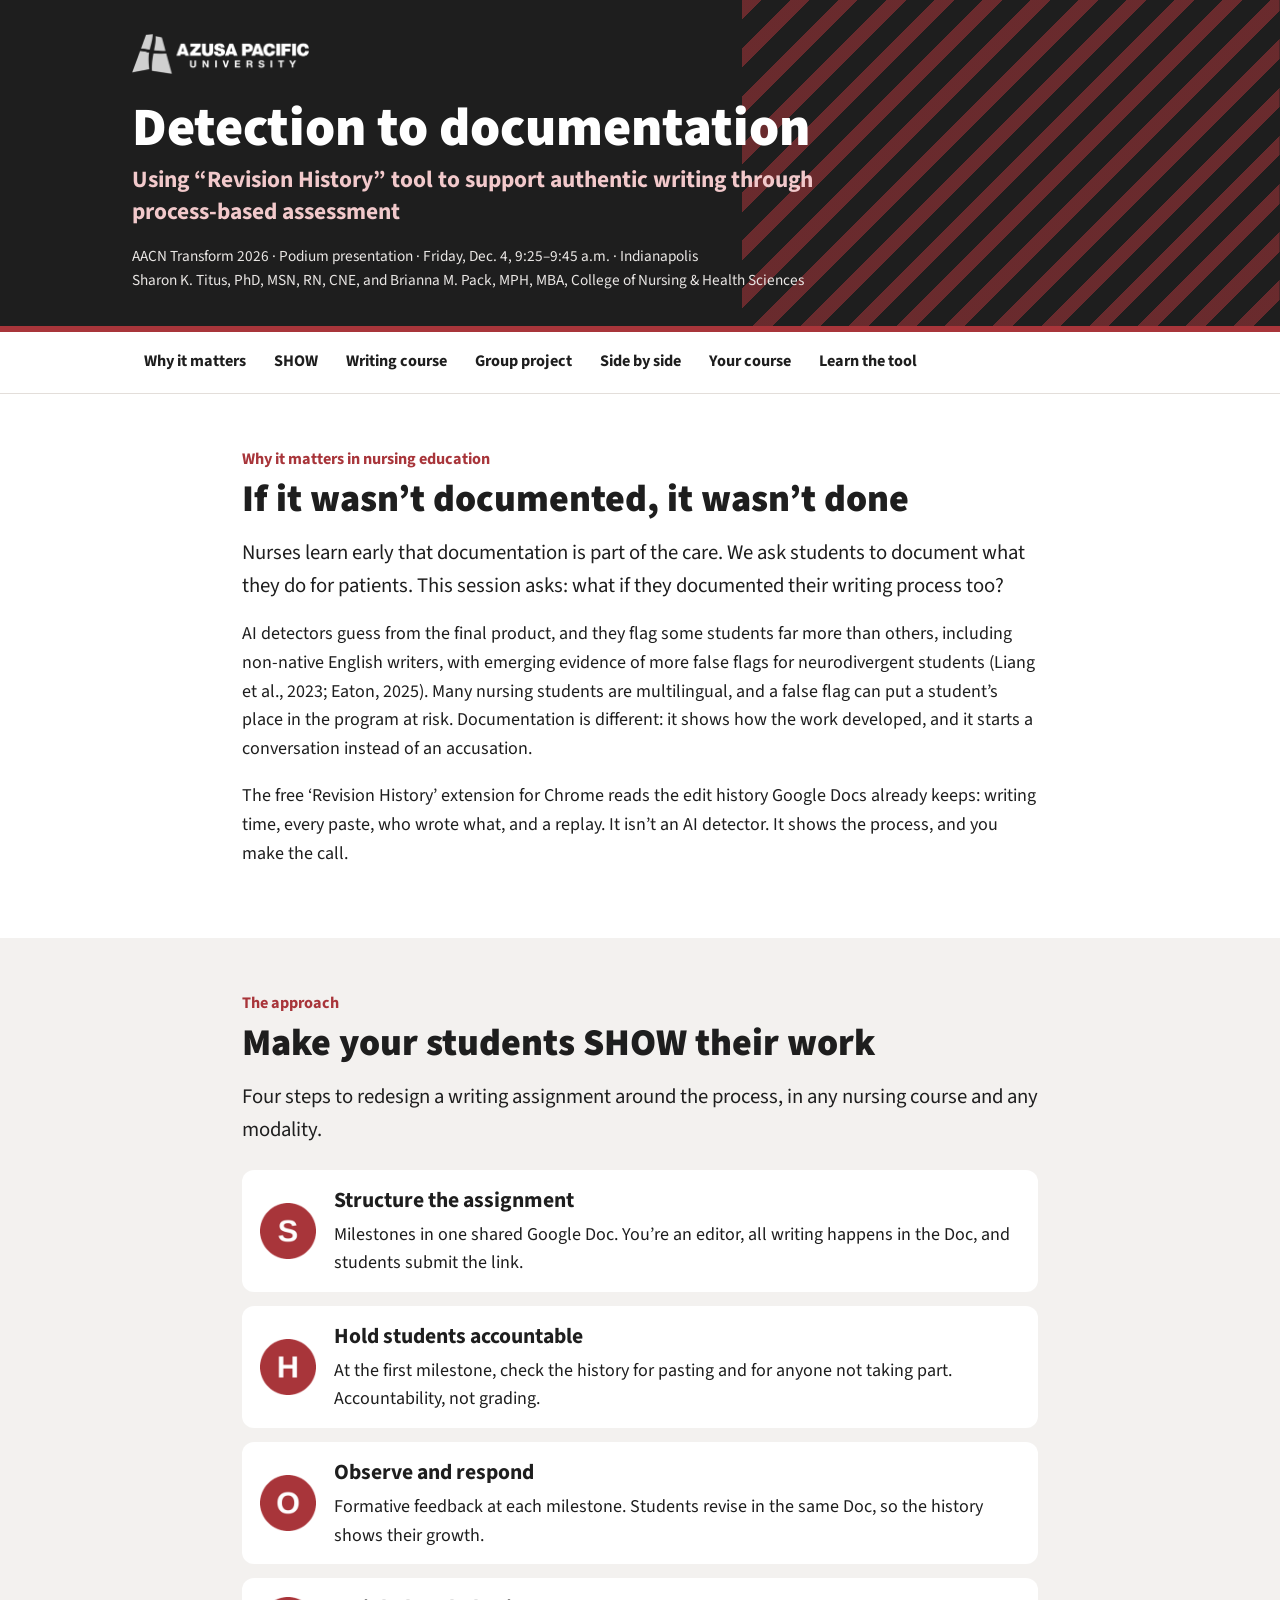
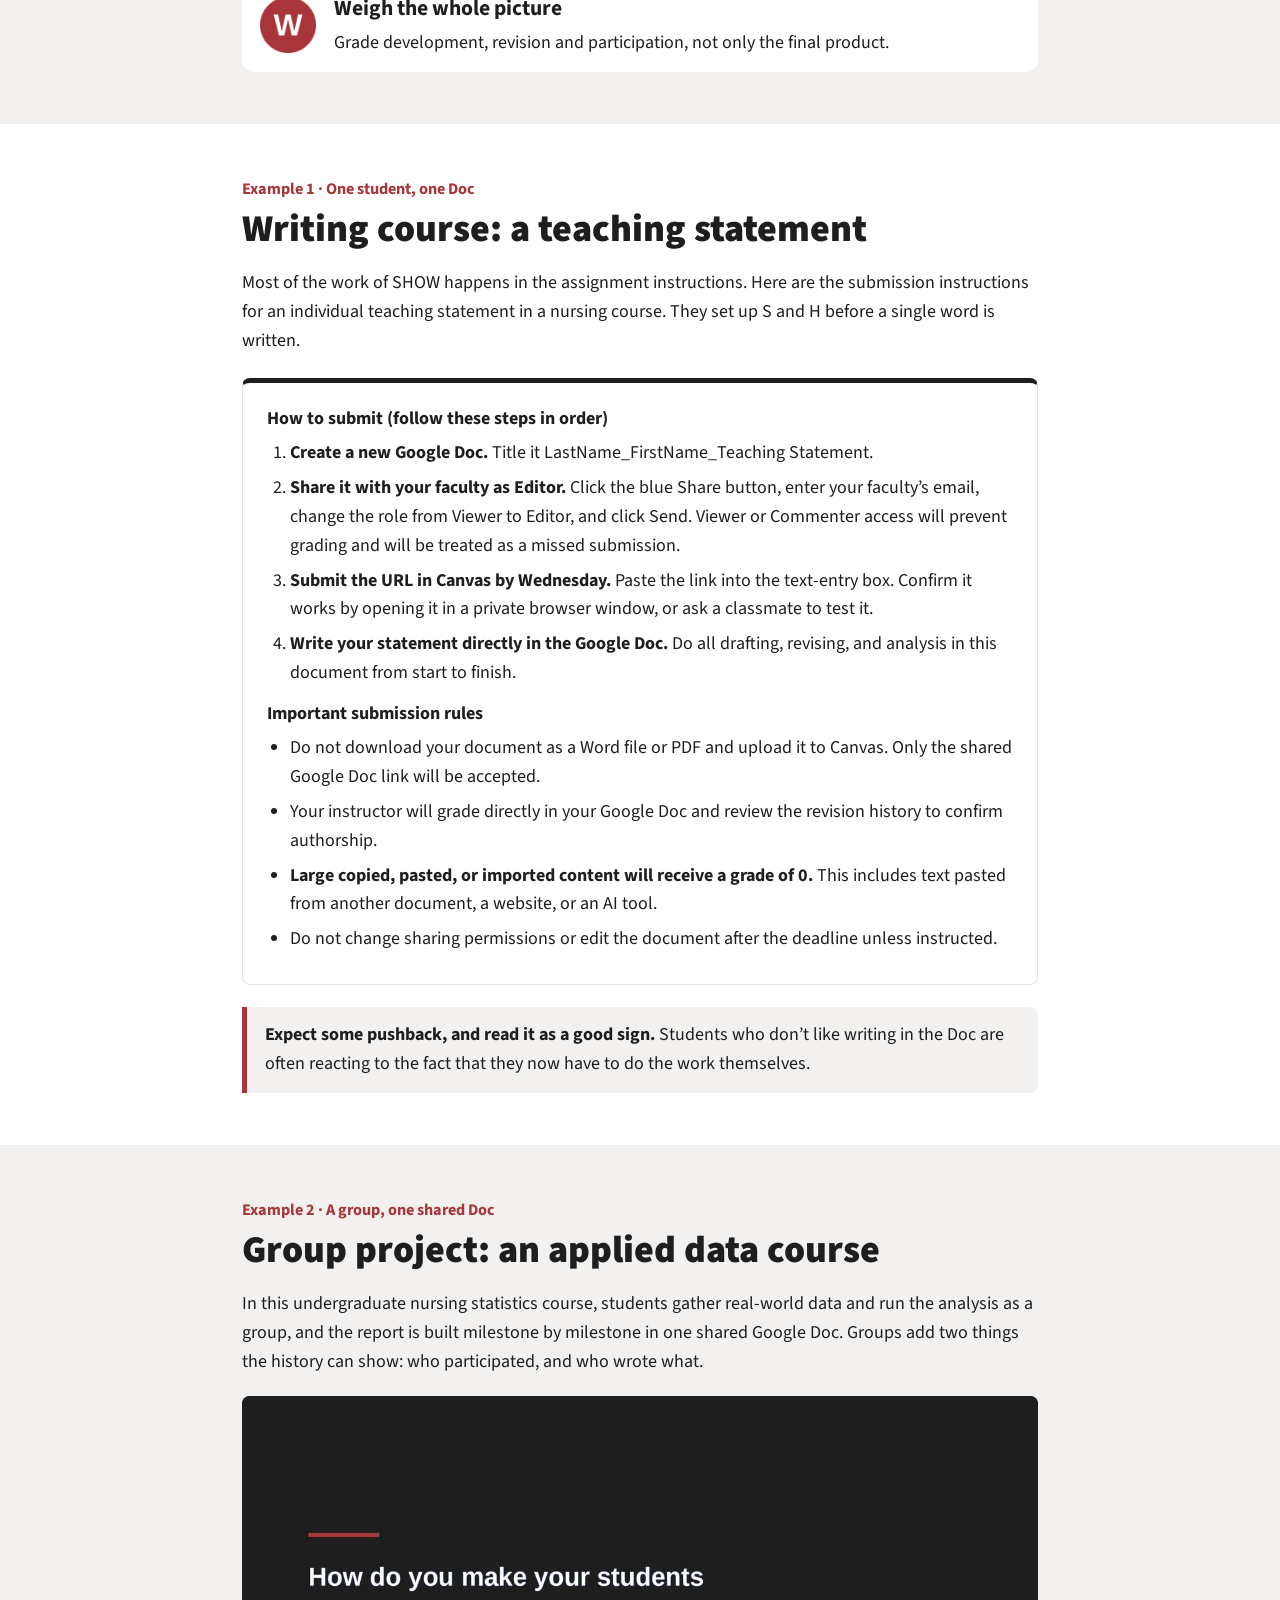
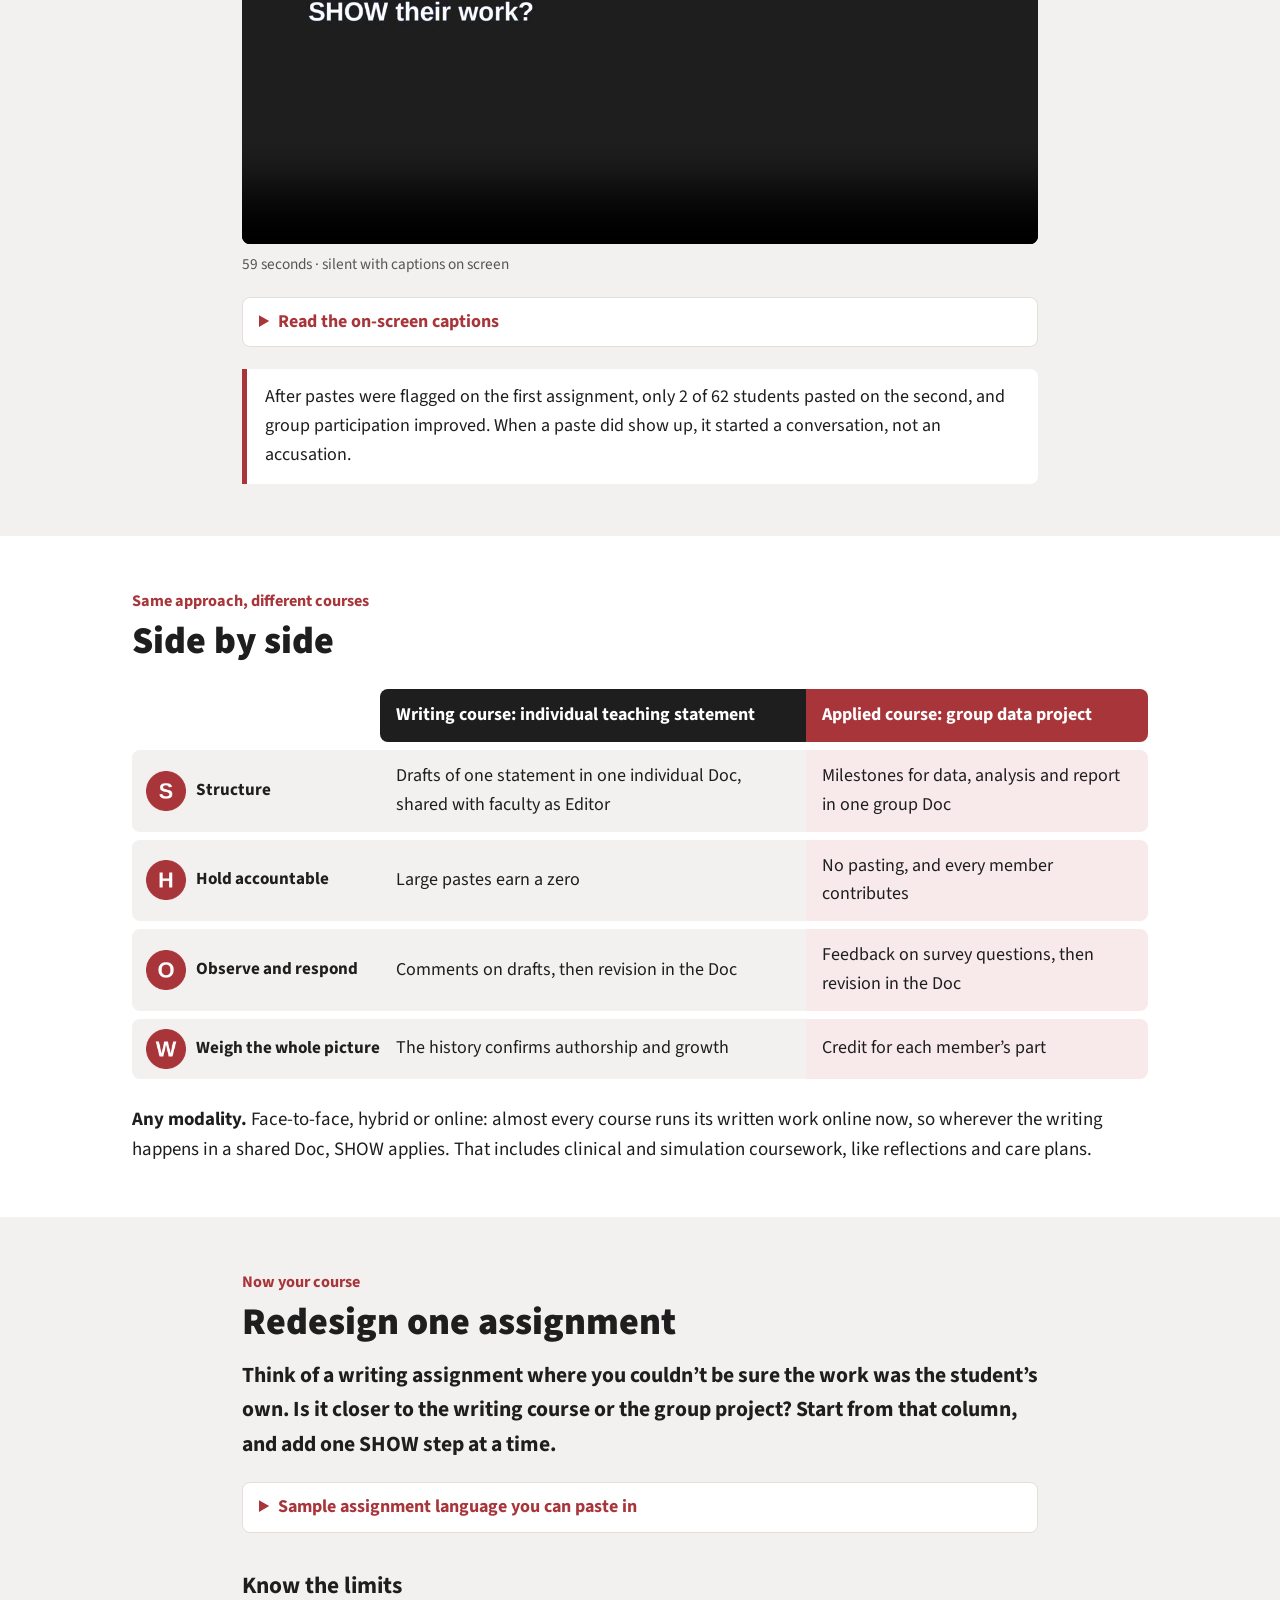
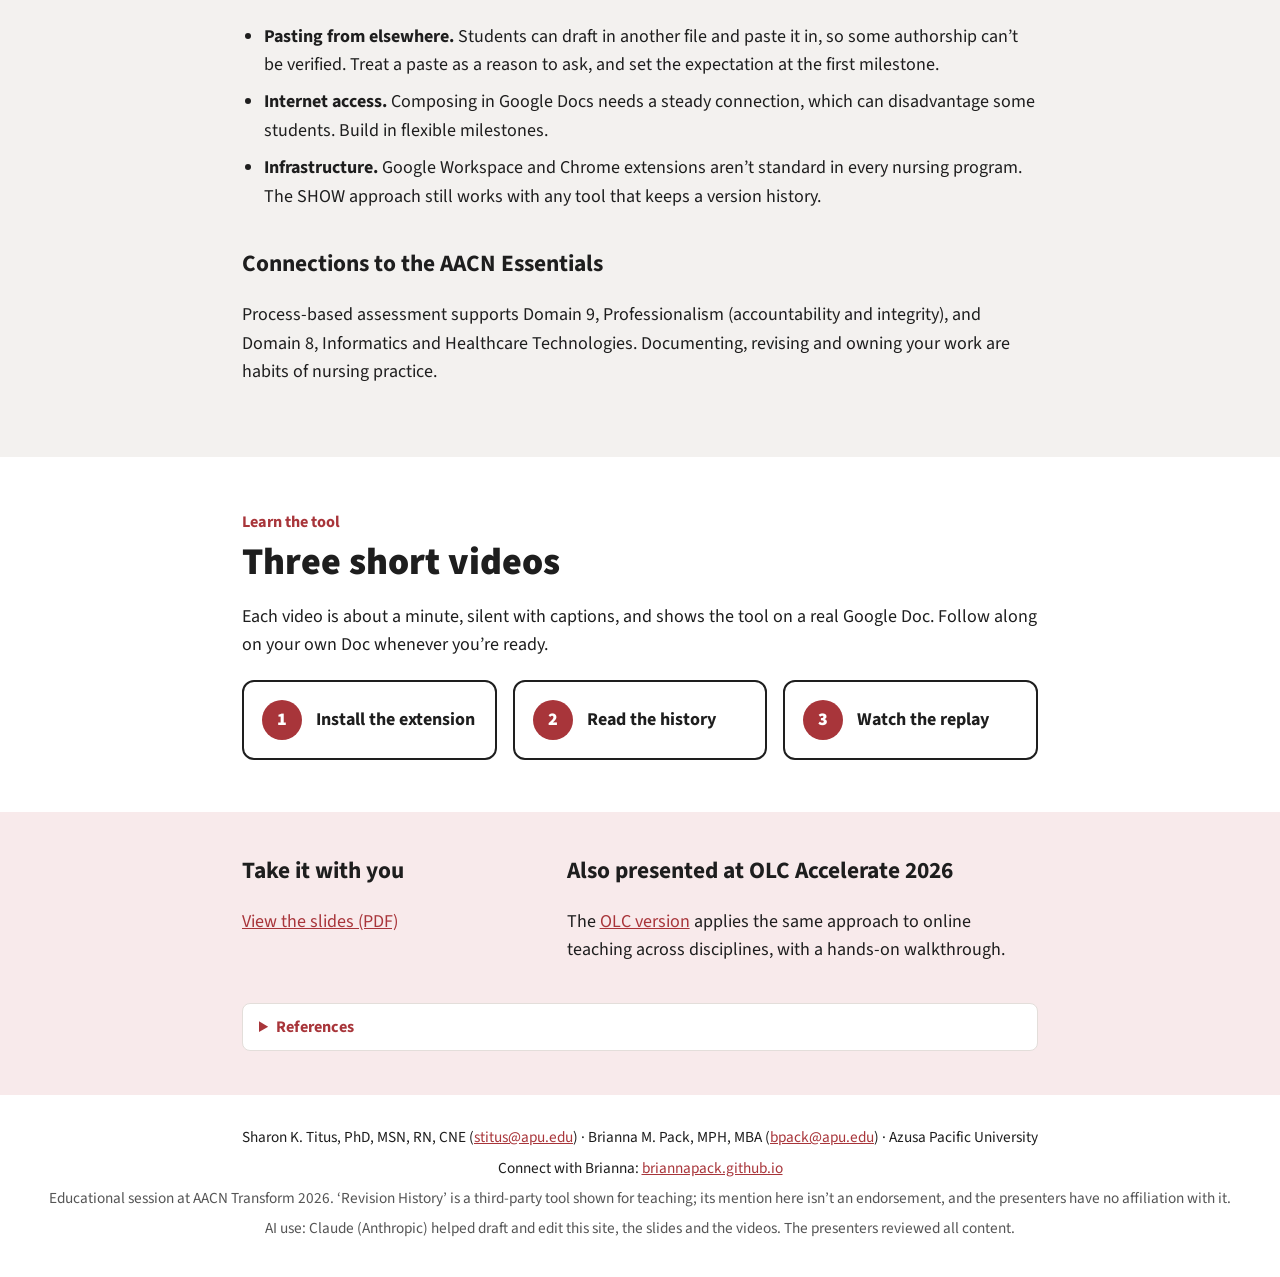
==== commit 1c8c6561: "Link Brianna's contact page in the footer Co-Authored-By: Claude Opus 5.5 <noreply@anthropic.com> Cl" ====
--- a/index.html
+++ b/index.html
@@ -104,6 +104,7 @@
 <li>Revision History. (n.d.). <i>Writing process visibility for Google Docs &amp; Slides</i>. https://revisionhistory.com</li></ul></details>
 </div></section></main>
 <footer class="foot"><p class="names">Sharon K. Titus, PhD, MSN, RN, CNE (<a href="mailto:stitus@apu.edu">stitus@apu.edu</a>) · Brianna M. Pack, MPH, MBA (<a href="mailto:bpack@apu.edu">bpack@apu.edu</a>) · Azusa Pacific University</p>
+<p class="names">Connect with Brianna: <a href="https://briannapack.github.io/">briannapack.github.io</a></p>
 <p>Educational session at AACN Transform 2026. ‘Revision History’ is a third-party tool shown for teaching; its mention here isn’t an endorsement, and the presenters have no affiliation with it.</p>
 <p>AI use: Claude (Anthropic) helped draft and edit this site, the slides and the videos. The presenters reviewed all content.</p></footer>
 <script src="assets/site.js" defer></script>
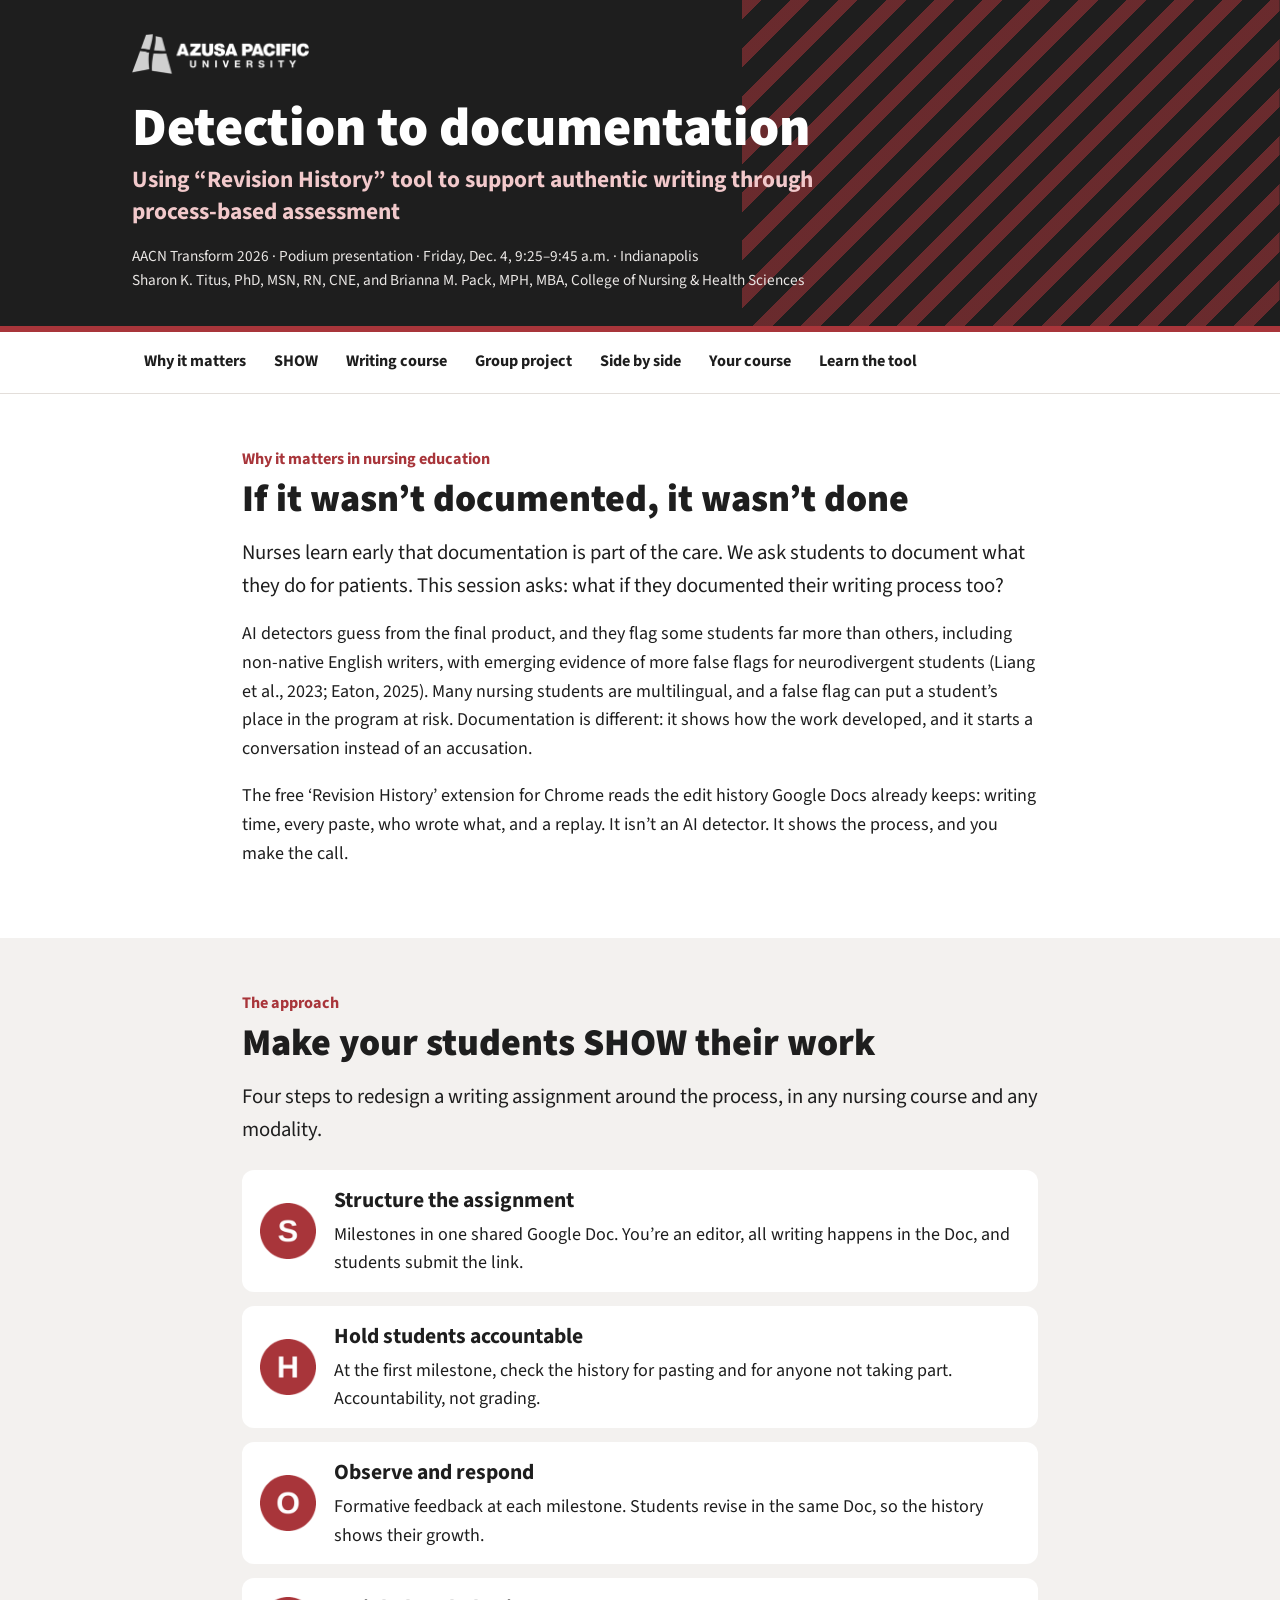
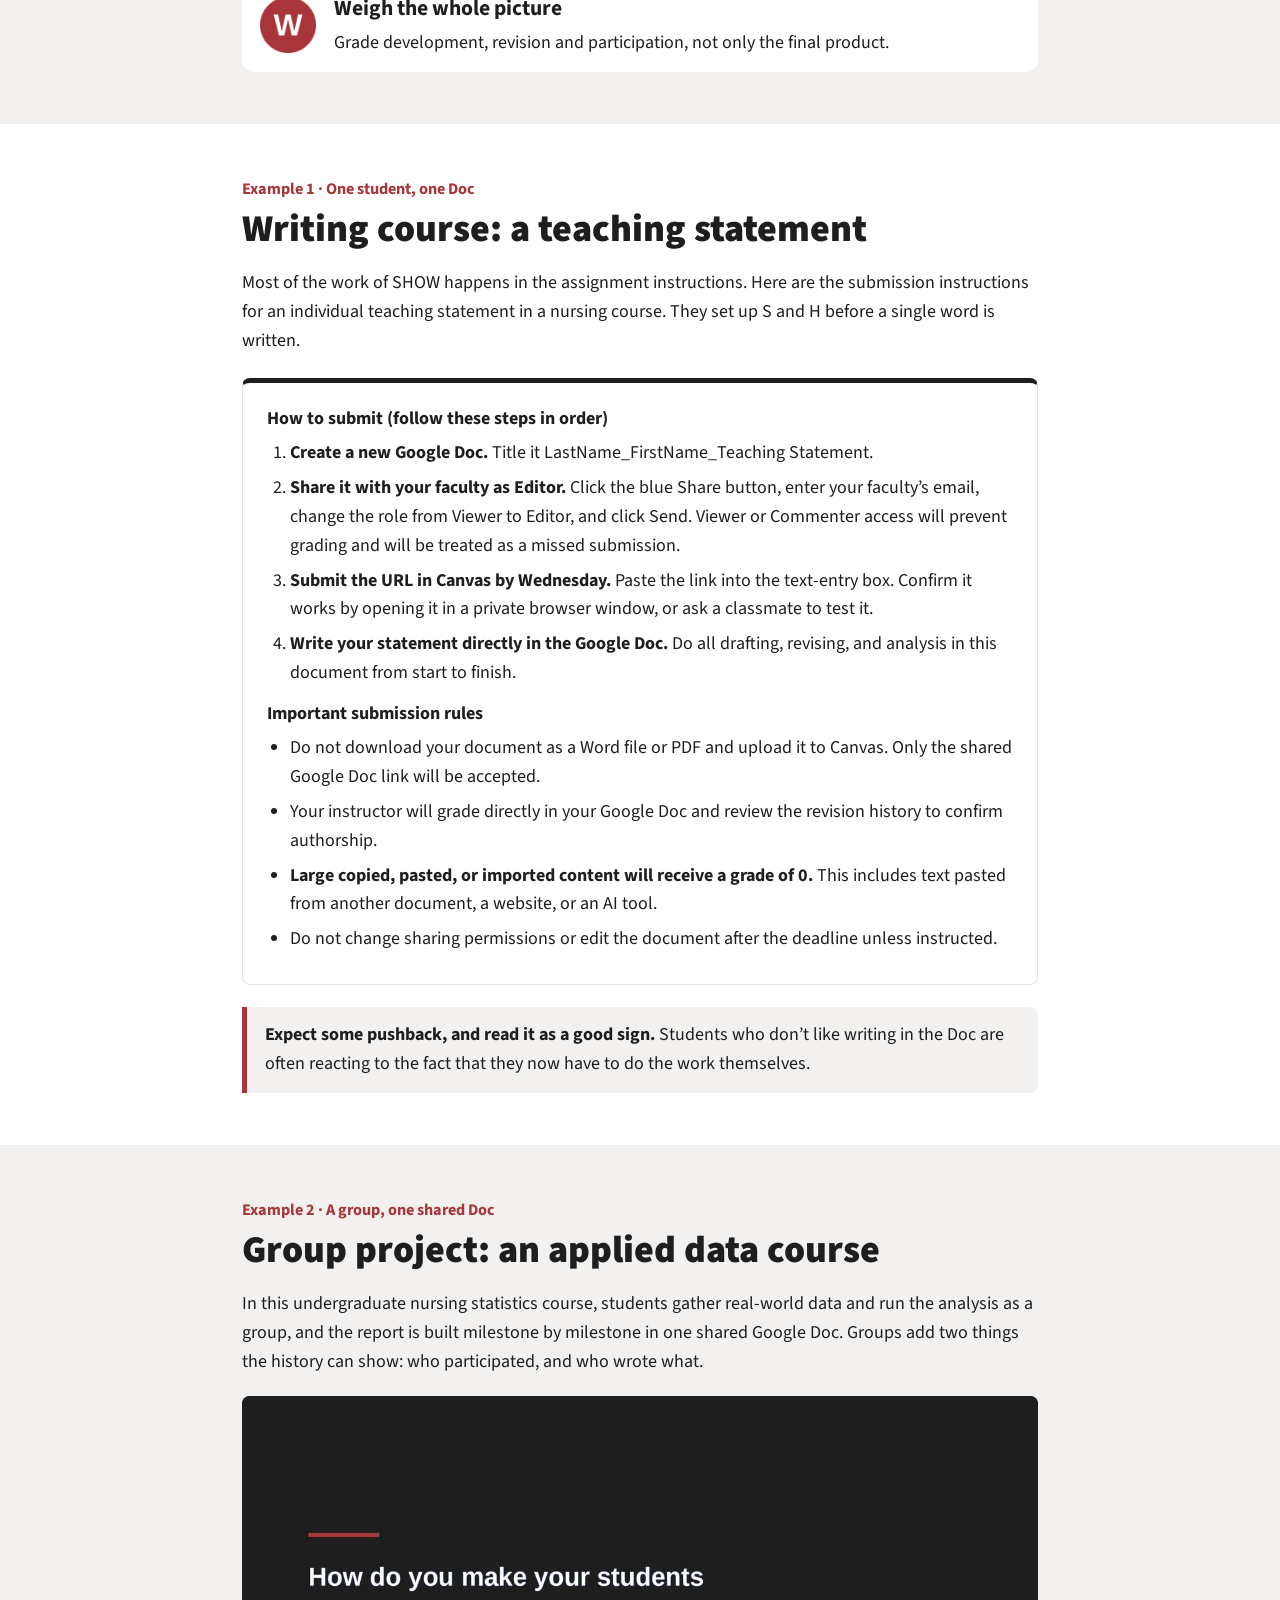
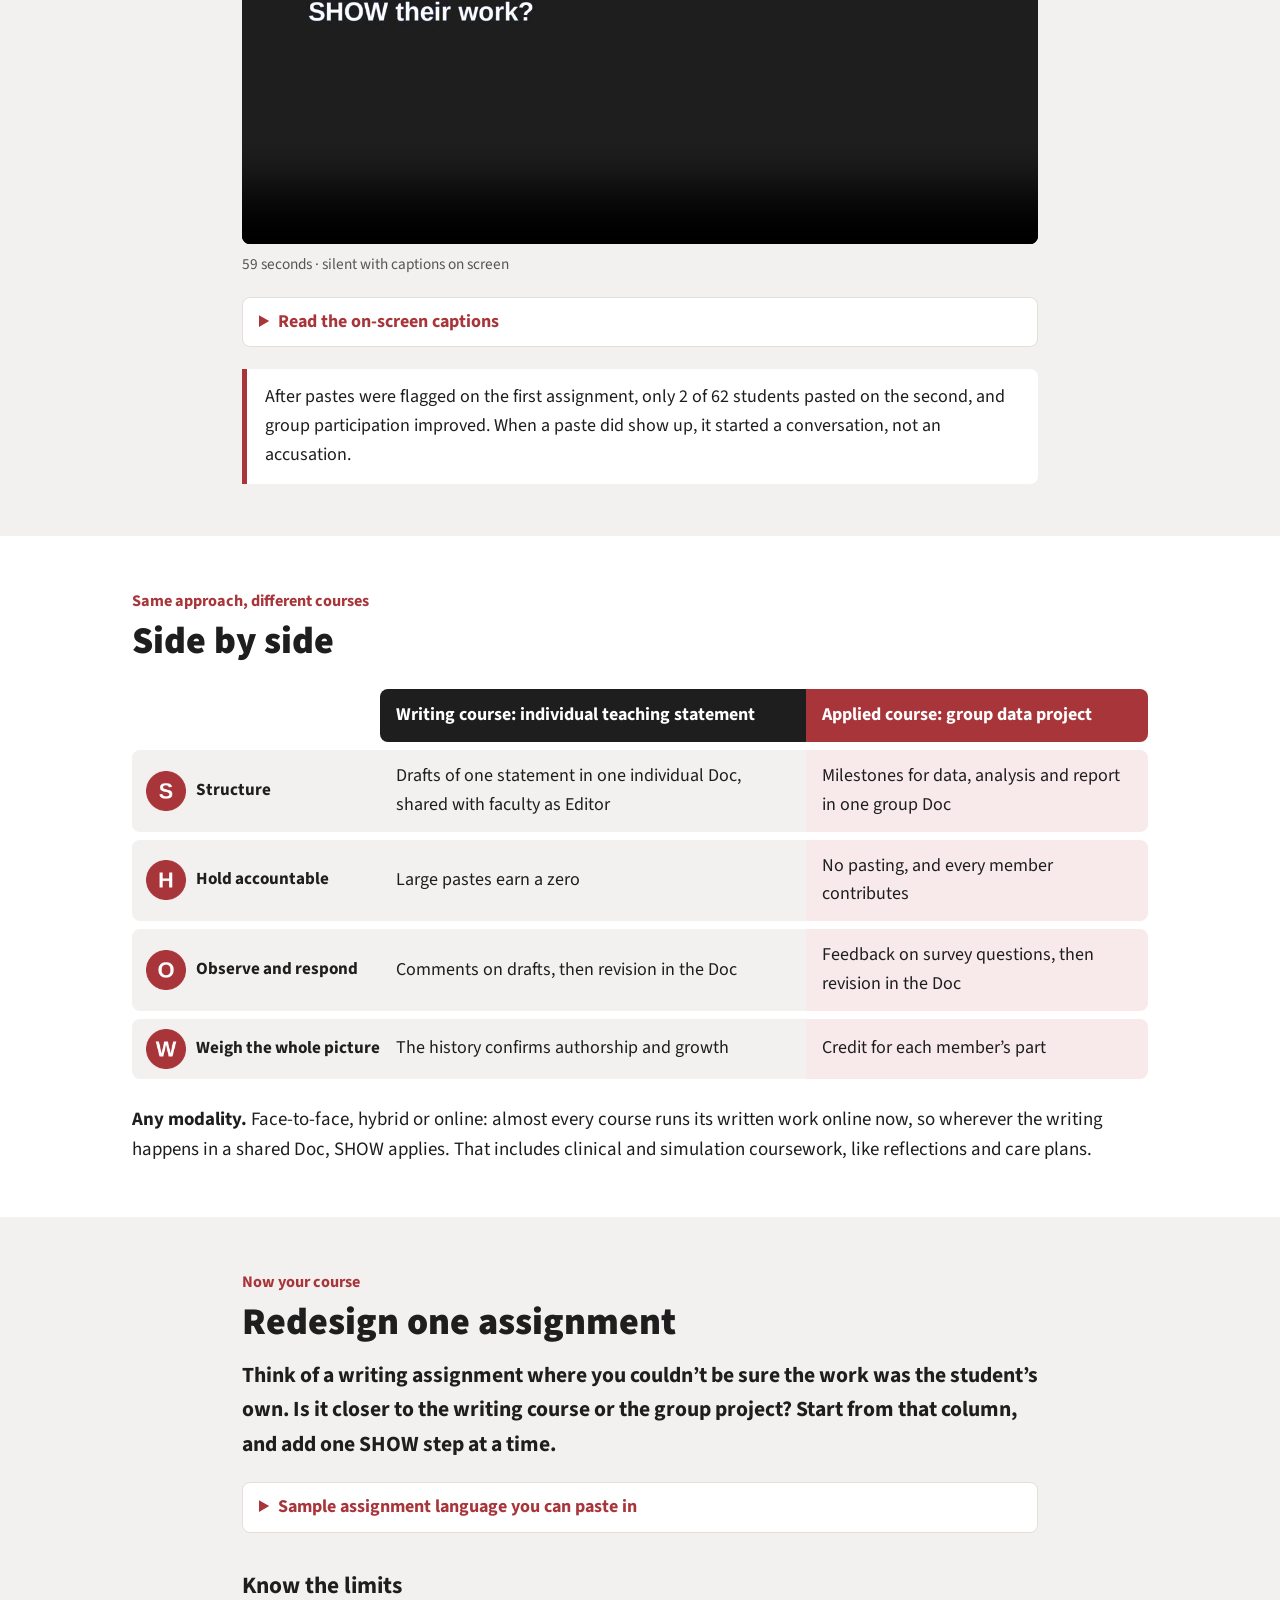
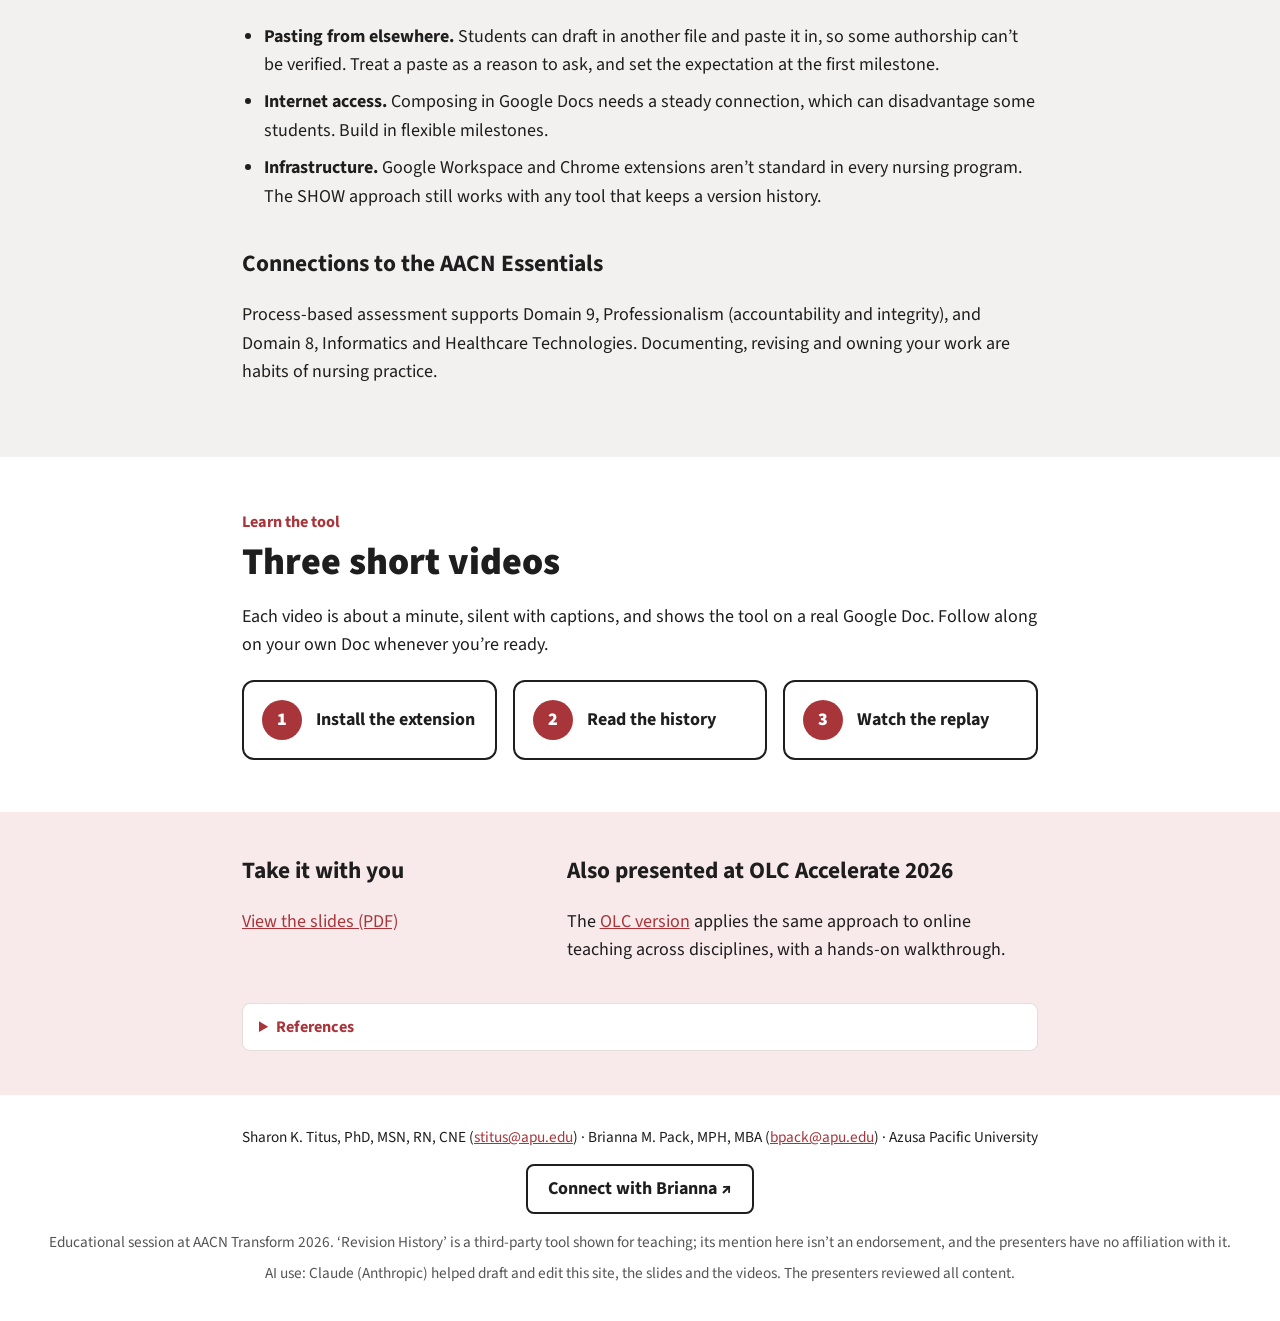
==== commit 09dc3b90: "Style footer contact link as an outline button Co-Authored-By: Claude Opus 5.5 <noreply@anthropic.co" ====
--- a/index.html
+++ b/index.html
@@ -104,7 +104,7 @@
 <li>Revision History. (n.d.). <i>Writing process visibility for Google Docs &amp; Slides</i>. https://revisionhistory.com</li></ul></details>
 </div></section></main>
 <footer class="foot"><p class="names">Sharon K. Titus, PhD, MSN, RN, CNE (<a href="mailto:stitus@apu.edu">stitus@apu.edu</a>) · Brianna M. Pack, MPH, MBA (<a href="mailto:bpack@apu.edu">bpack@apu.edu</a>) · Azusa Pacific University</p>
-<p class="names">Connect with Brianna: <a href="https://briannapack.github.io/">briannapack.github.io</a></p>
+<p class="connect"><a class="cbtn" href="https://briannapack.github.io/" target="_blank" rel="noopener">Connect with Brianna <span aria-hidden="true">↗</span><span class="sr">(opens in a new tab)</span></a></p>
 <p>Educational session at AACN Transform 2026. ‘Revision History’ is a third-party tool shown for teaching; its mention here isn’t an endorsement, and the presenters have no affiliation with it.</p>
 <p>AI use: Claude (Anthropic) helped draft and edit this site, the slides and the videos. The presenters reviewed all content.</p></footer>
 <script src="assets/site.js" defer></script>
--- a/assets/site.css
+++ b/assets/site.css
@@ -100,6 +100,9 @@
 
 .foot{text-align:center;padding:24px 32px 30px;font-size:.85rem;color:var(--muted)}
 .foot p{margin:6px 0}.foot .names{color:var(--deep)}
+.foot .connect{margin:14px 0 16px}
+.cbtn{display:inline-block;padding:9px 20px;border:2px solid var(--deep);border-radius:8px;color:var(--deep);font-weight:700;font-size:1rem;text-decoration:none;background:#fff}
+.cbtn:hover{border-color:var(--red);color:var(--red);background:var(--wash2)}
 
 a:focus-visible,summary:focus-visible,button:focus-visible{outline:3px solid var(--red);outline-offset:2px}
 
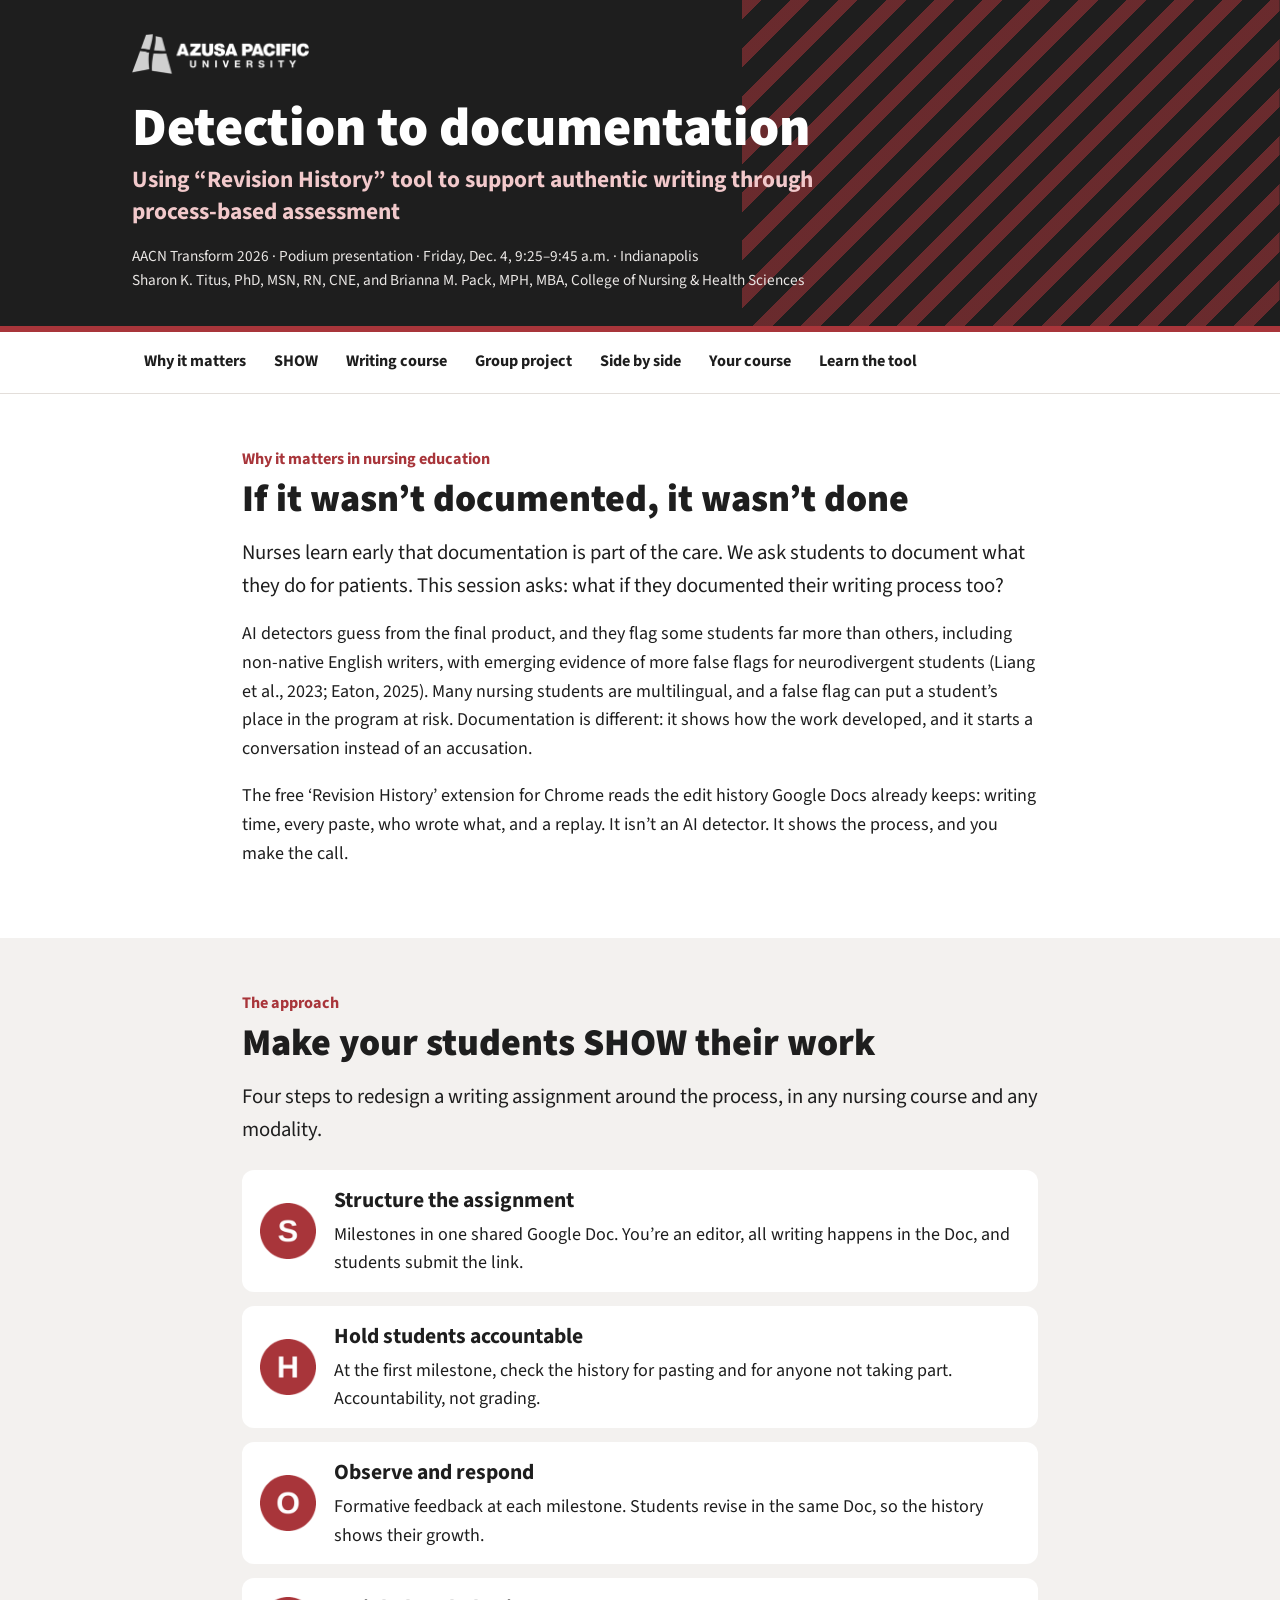
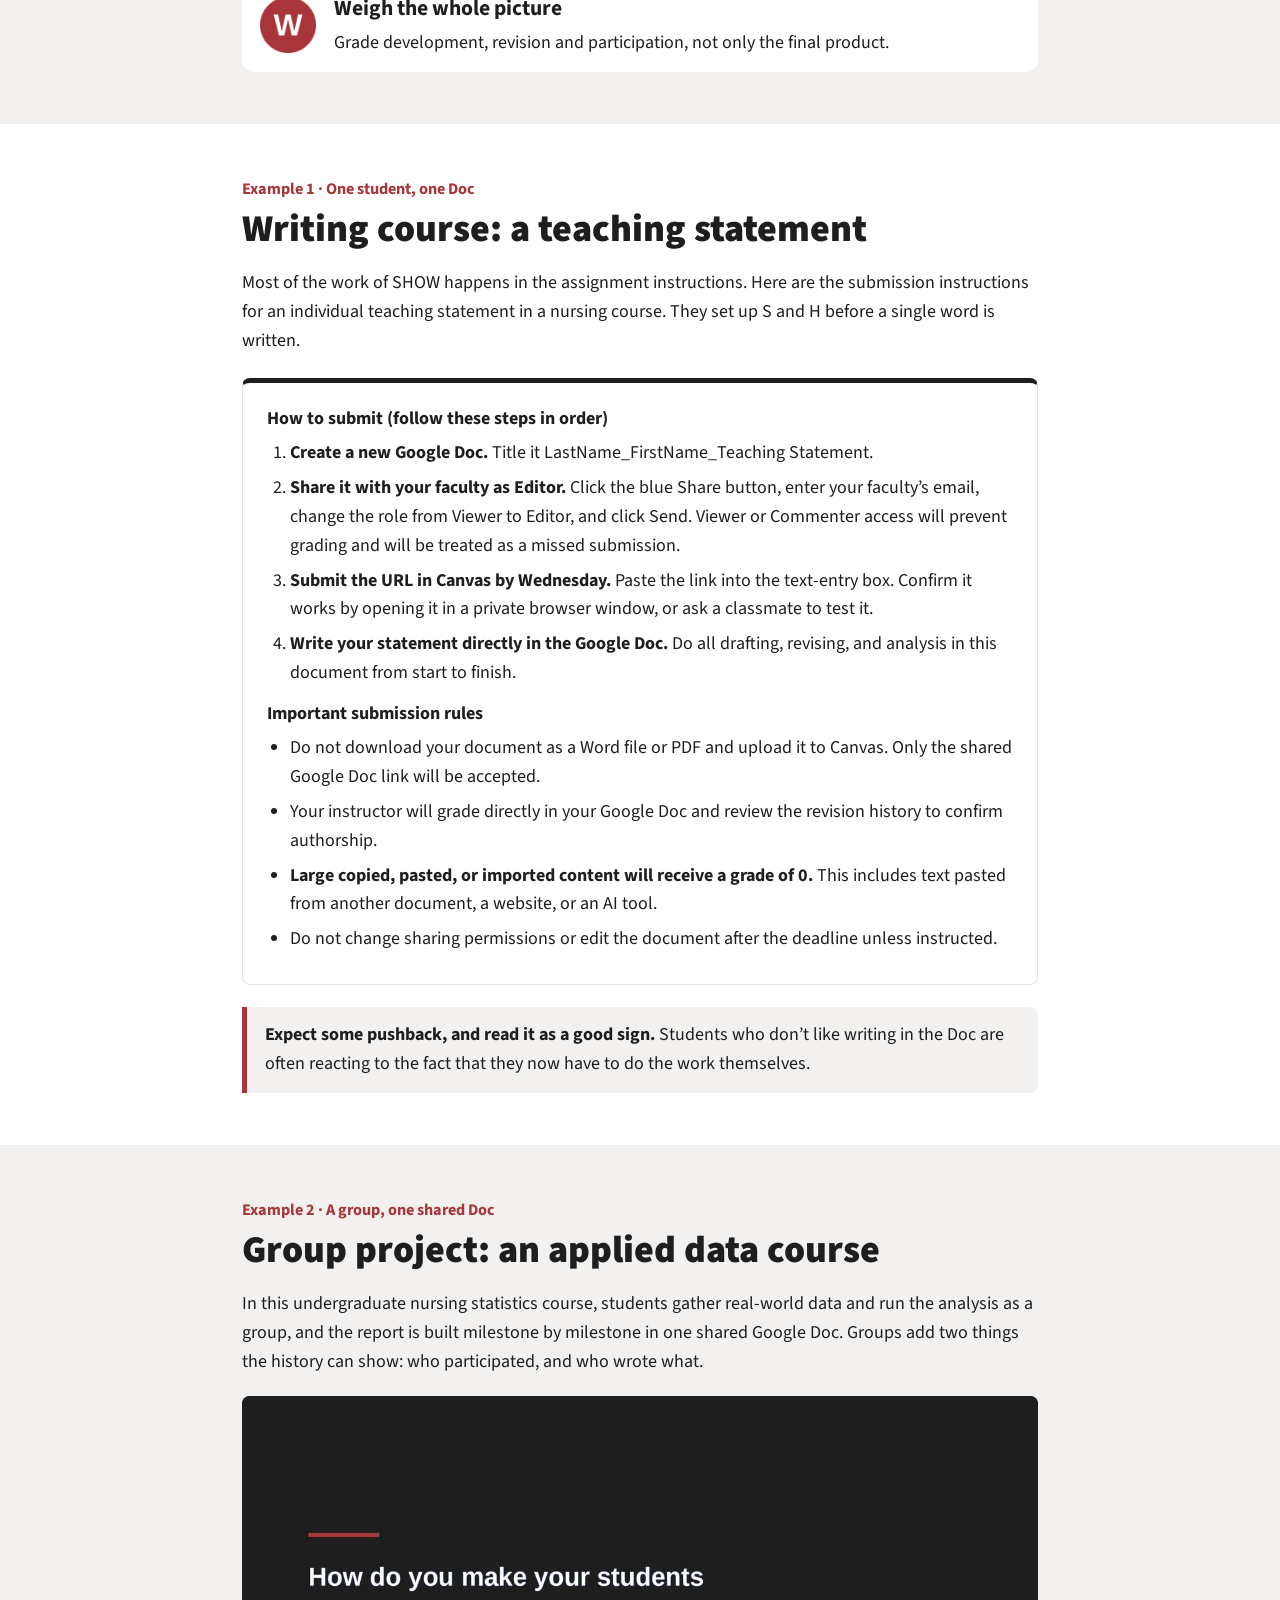
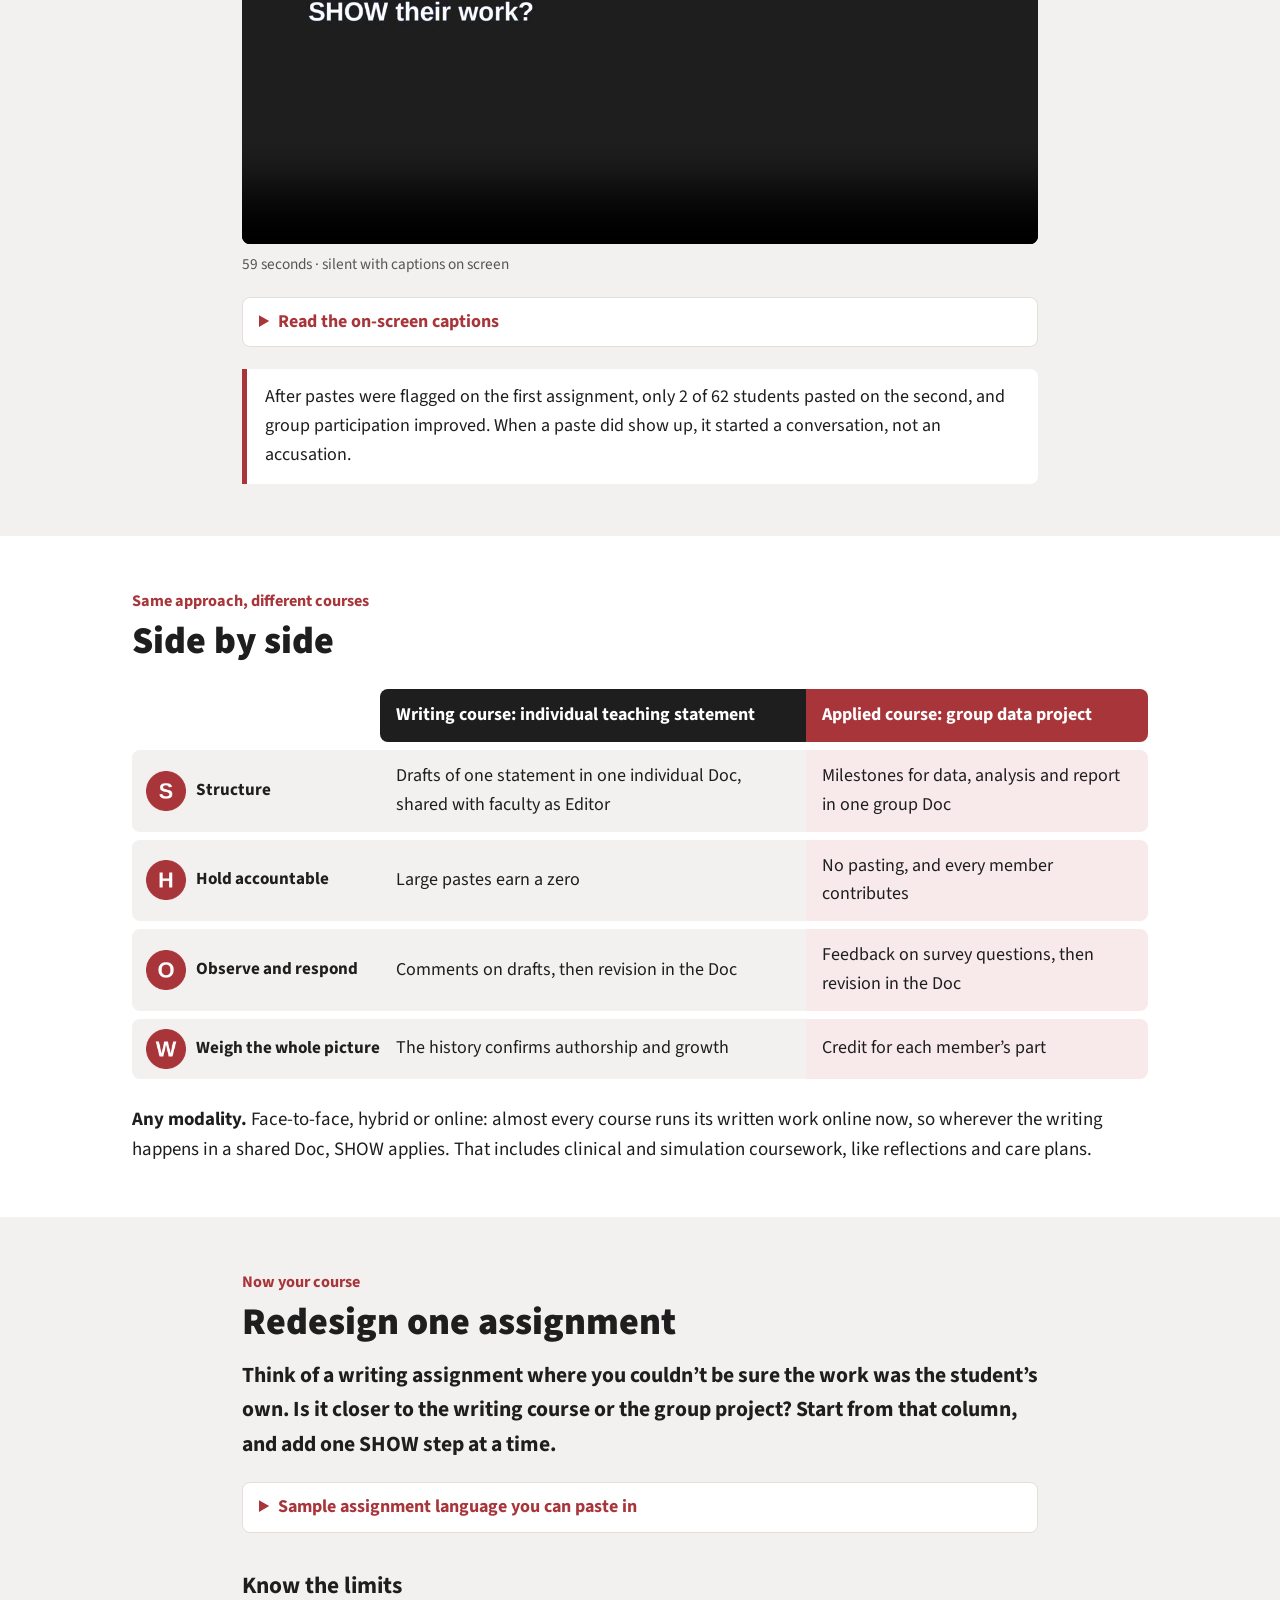
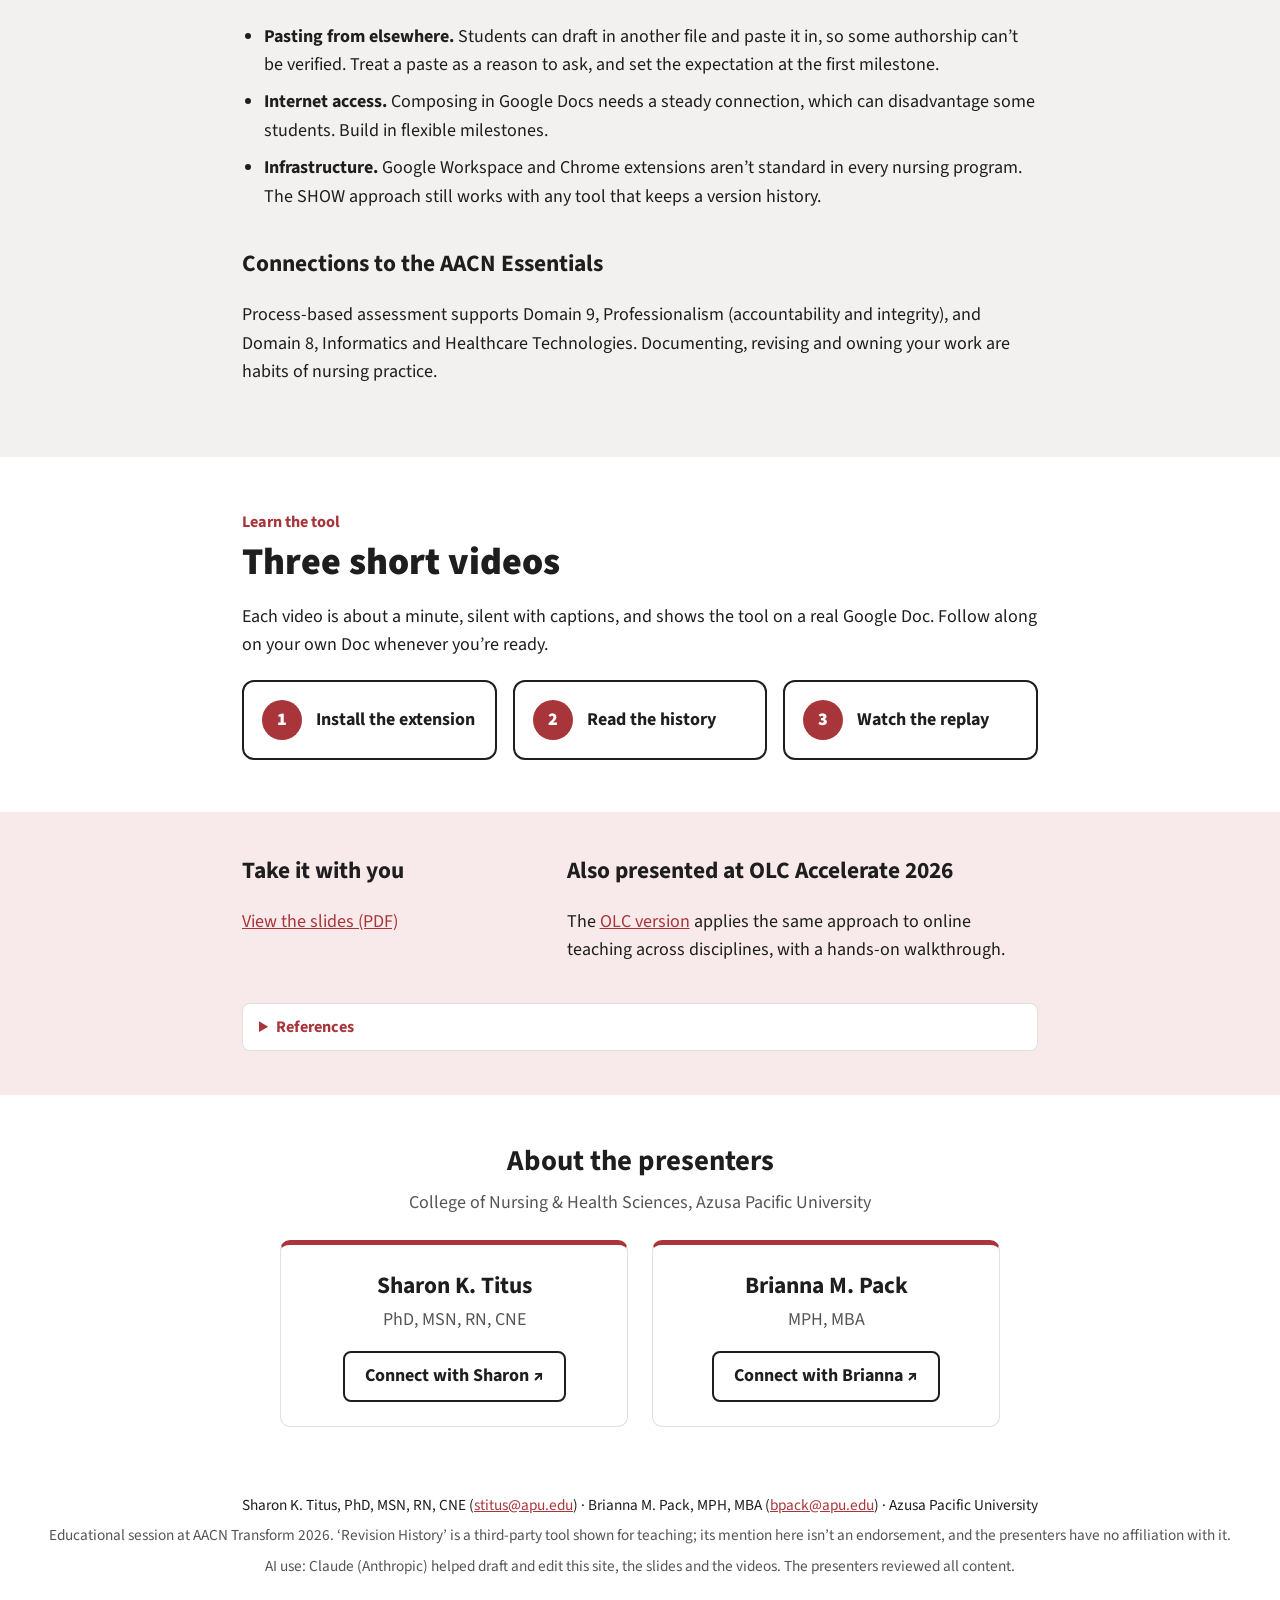
==== commit 48cd4ffc: "Add About the presenters cards with a Connect button for each presenter Co-Authored-By: Claude Opus " ====
--- a/index.html
+++ b/index.html
@@ -102,9 +102,9 @@
 <li>Liang, W., Yuksekgonul, M., Mao, Y., Wu, E., &amp; Zou, J. (2023). GPT detectors are biased against non-native English writers. <i>Patterns, 4</i>(7), Article 100779. https://doi.org/10.1016/j.patter.2023.100779</li>
 <li>Schmitz, A., &amp; Laird, E. (2025, December). AI-powered pedagogy: A guide to evidence-based teaching tools. <i>EDUCAUSE Review</i>.</li>
 <li>Revision History. (n.d.). <i>Writing process visibility for Google Docs &amp; Slides</i>. https://revisionhistory.com</li></ul></details>
-</div></section></main>
+</div></section>
+<section class="presenters"><div class="in narrow"><h2 class="h3">About the presenters</h2><p class="psub">College of Nursing &amp; Health Sciences, Azusa Pacific University</p><div class="pgrid"><div class="pcard"><h3>Sharon K. Titus</h3><p class="cred">PhD, MSN, RN, CNE</p><a class="cbtn" href="https://www.linkedin.com/in/sharon-k-titus-phd-msn-rn-cne-professor-310044142/" target="_blank" rel="noopener">Connect with Sharon <span aria-hidden="true">↗</span><span class="sr">(opens in a new tab)</span></a></div><div class="pcard"><h3>Brianna M. Pack</h3><p class="cred">MPH, MBA</p><a class="cbtn" href="https://briannapack.github.io/" target="_blank" rel="noopener">Connect with Brianna <span aria-hidden="true">↗</span><span class="sr">(opens in a new tab)</span></a></div></div></div></section></main>
 <footer class="foot"><p class="names">Sharon K. Titus, PhD, MSN, RN, CNE (<a href="mailto:stitus@apu.edu">stitus@apu.edu</a>) · Brianna M. Pack, MPH, MBA (<a href="mailto:bpack@apu.edu">bpack@apu.edu</a>) · Azusa Pacific University</p>
-<p class="connect"><a class="cbtn" href="https://briannapack.github.io/" target="_blank" rel="noopener">Connect with Brianna <span aria-hidden="true">↗</span><span class="sr">(opens in a new tab)</span></a></p>
 <p>Educational session at AACN Transform 2026. ‘Revision History’ is a third-party tool shown for teaching; its mention here isn’t an endorsement, and the presenters have no affiliation with it.</p>
 <p>AI use: Claude (Anthropic) helped draft and edit this site, the slides and the videos. The presenters reviewed all content.</p></footer>
 <script src="assets/site.js" defer></script>
--- a/assets/site.css
+++ b/assets/site.css
@@ -100,13 +100,20 @@
 
 .foot{text-align:center;padding:24px 32px 30px;font-size:.85rem;color:var(--muted)}
 .foot p{margin:6px 0}.foot .names{color:var(--deep)}
-.foot .connect{margin:14px 0 16px}
+.presenters{padding:44px 0 36px;text-align:center}
+.presenters .h3{margin:0 0 4px;font-size:1.6rem}
+.psub{margin:0 0 22px;color:var(--muted)}
+.pgrid{display:grid;grid-template-columns:1fr 1fr;gap:24px;max-width:720px;margin:0 auto}
+.pcard{border:1px solid var(--line);border-top:5px solid var(--red);border-radius:10px;padding:22px 20px 24px;background:#fff}
+.pcard h3{margin:0;font-size:1.3rem;color:var(--deep)}
+.pcard .cred{margin:2px 0 16px;color:var(--muted)}
 .cbtn{display:inline-block;padding:9px 20px;border:2px solid var(--deep);border-radius:8px;color:var(--deep);font-weight:700;font-size:1rem;text-decoration:none;background:#fff}
 .cbtn:hover{border-color:var(--red);color:var(--red);background:var(--wash2)}
 
 a:focus-visible,summary:focus-visible,button:focus-visible{outline:3px solid var(--red);outline-offset:2px}
 
 @media (max-width:760px){
+  .pgrid{grid-template-columns:1fr}
   .in{padding:0 16px}
   .sec,.band{padding:38px 0}
   .hero{background:var(--deep)}
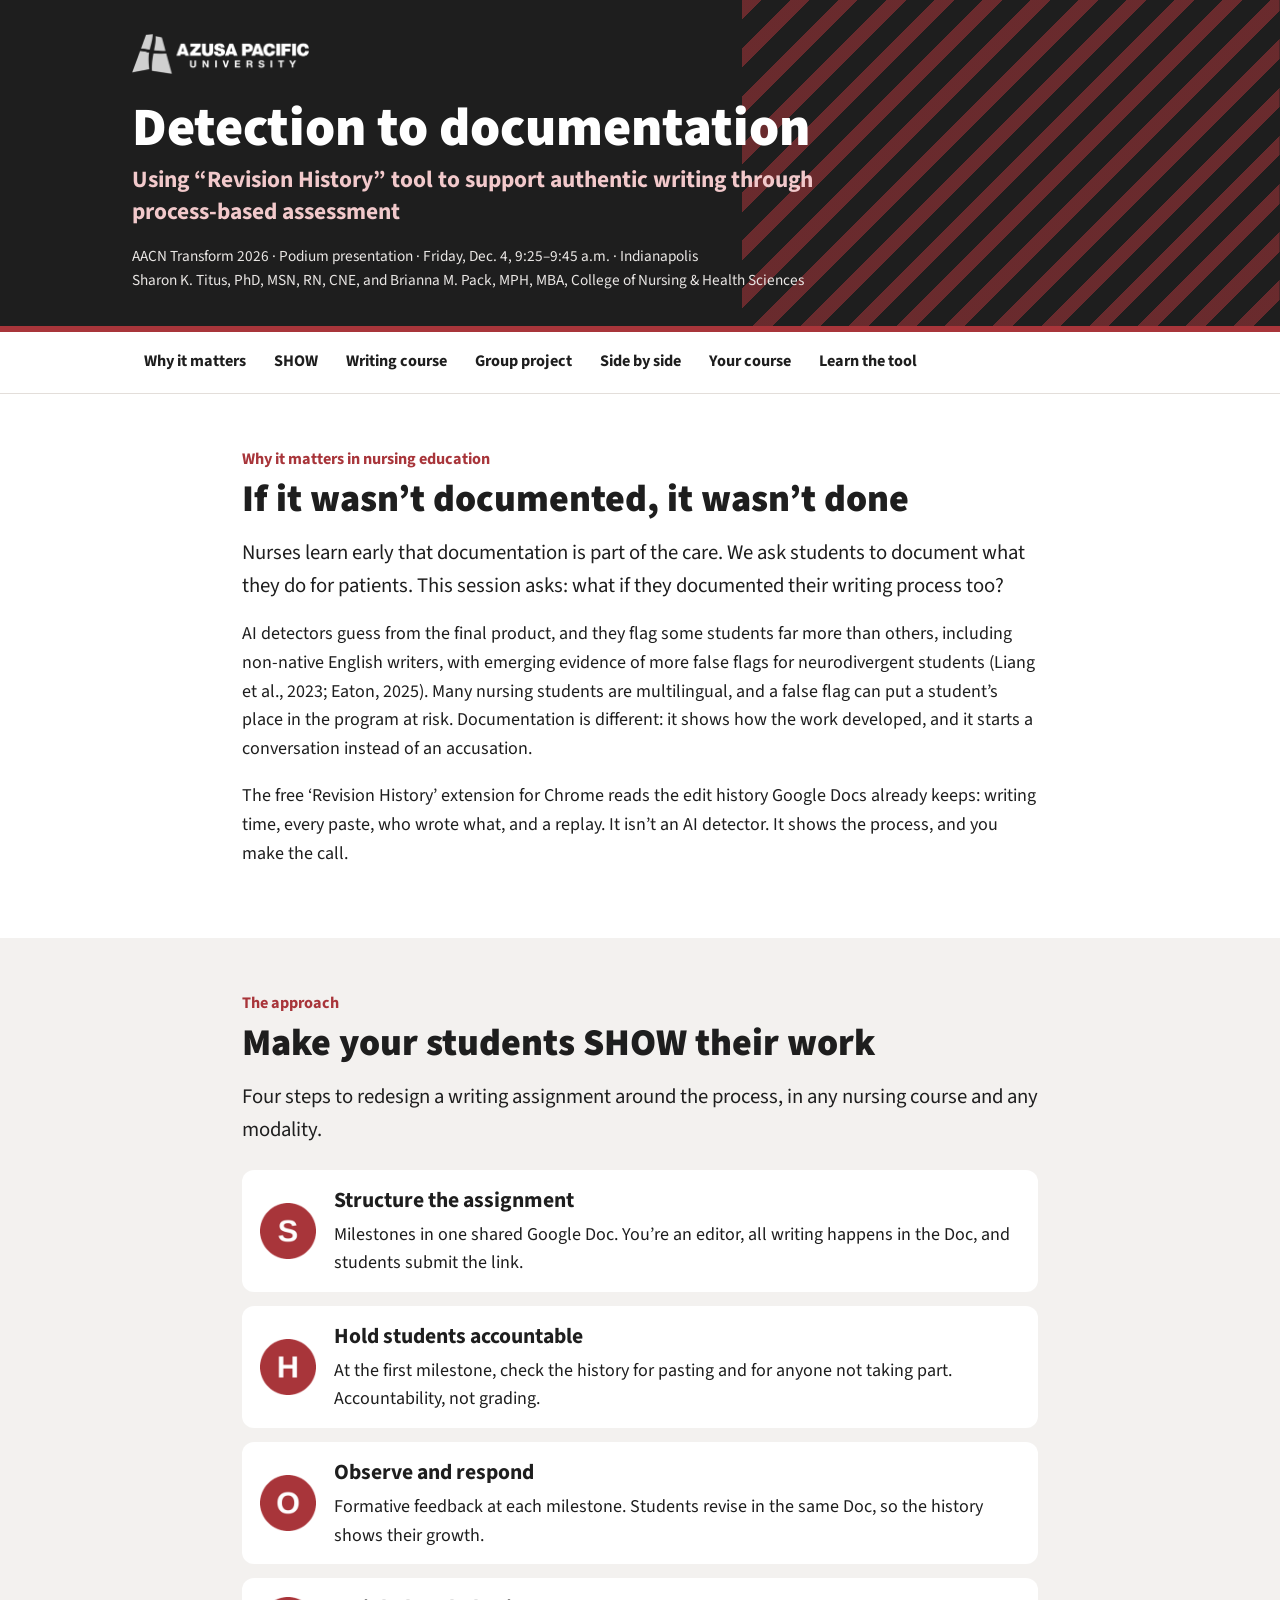
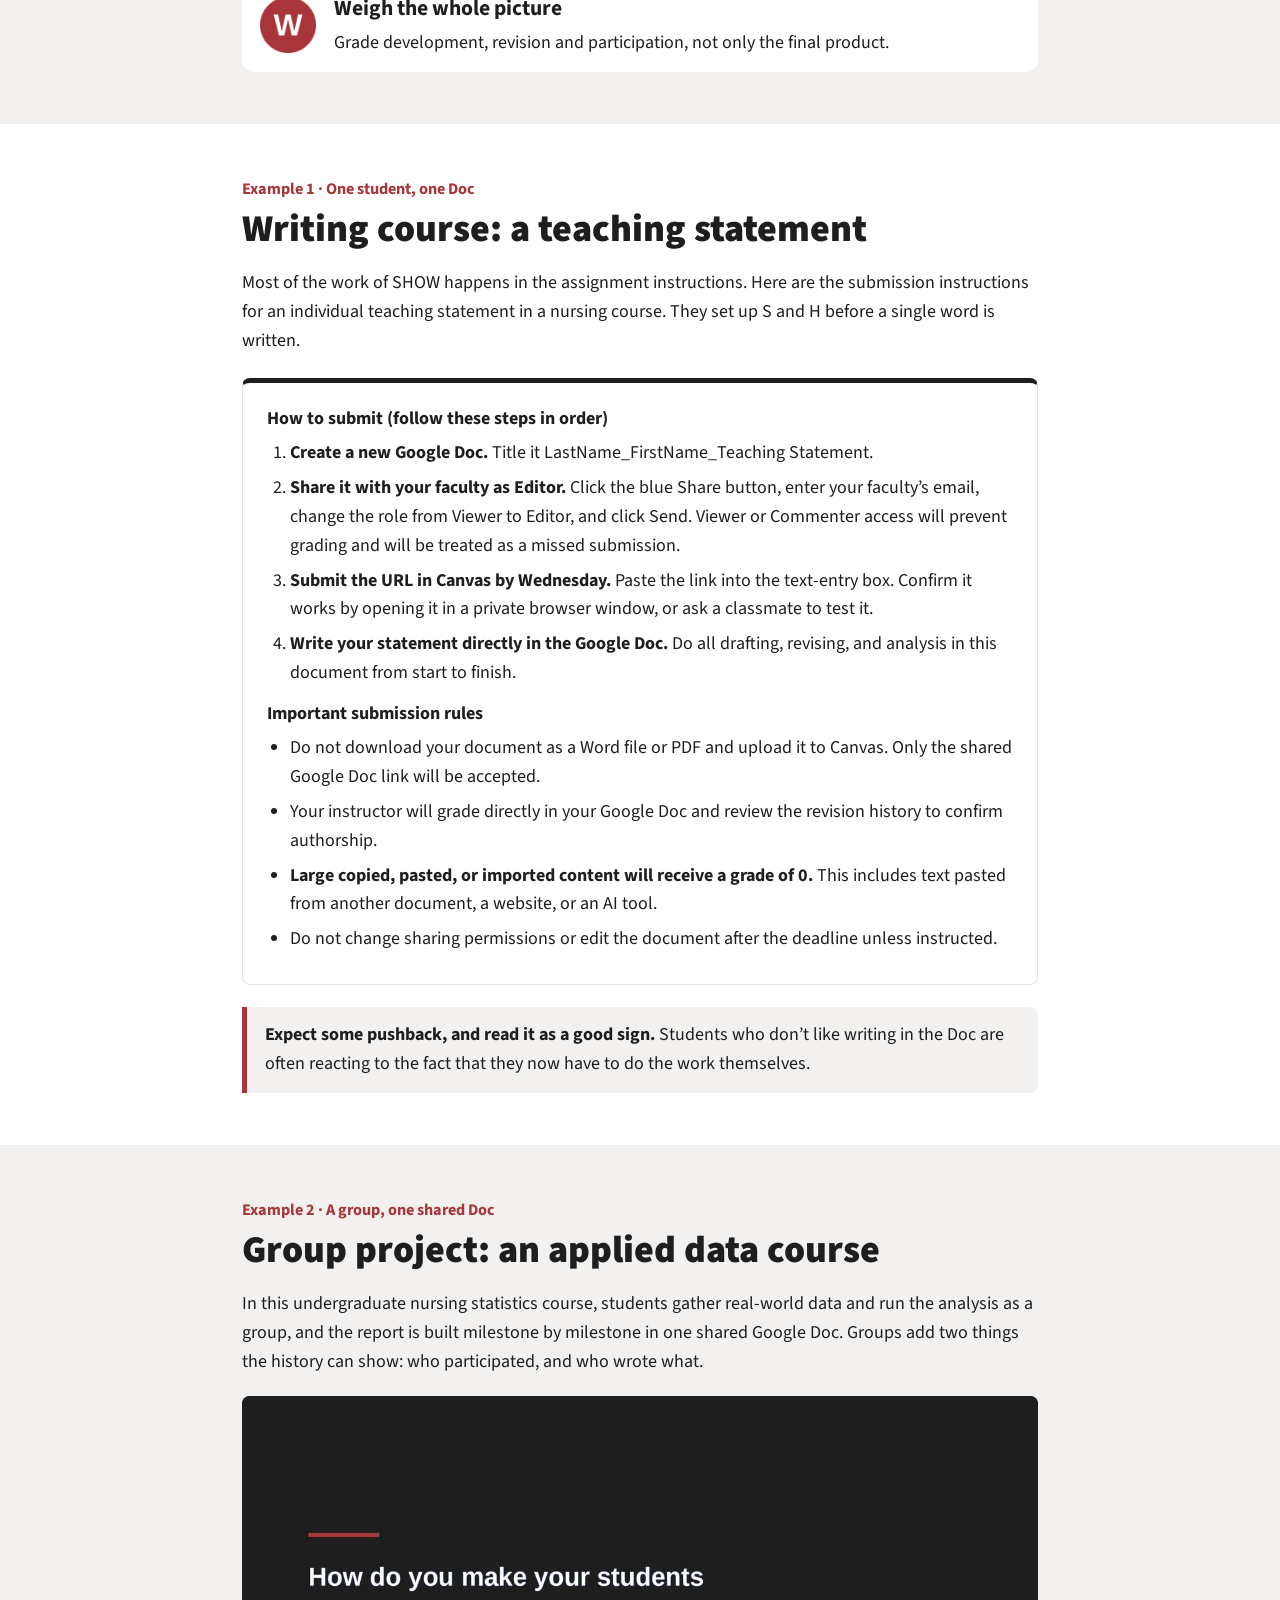
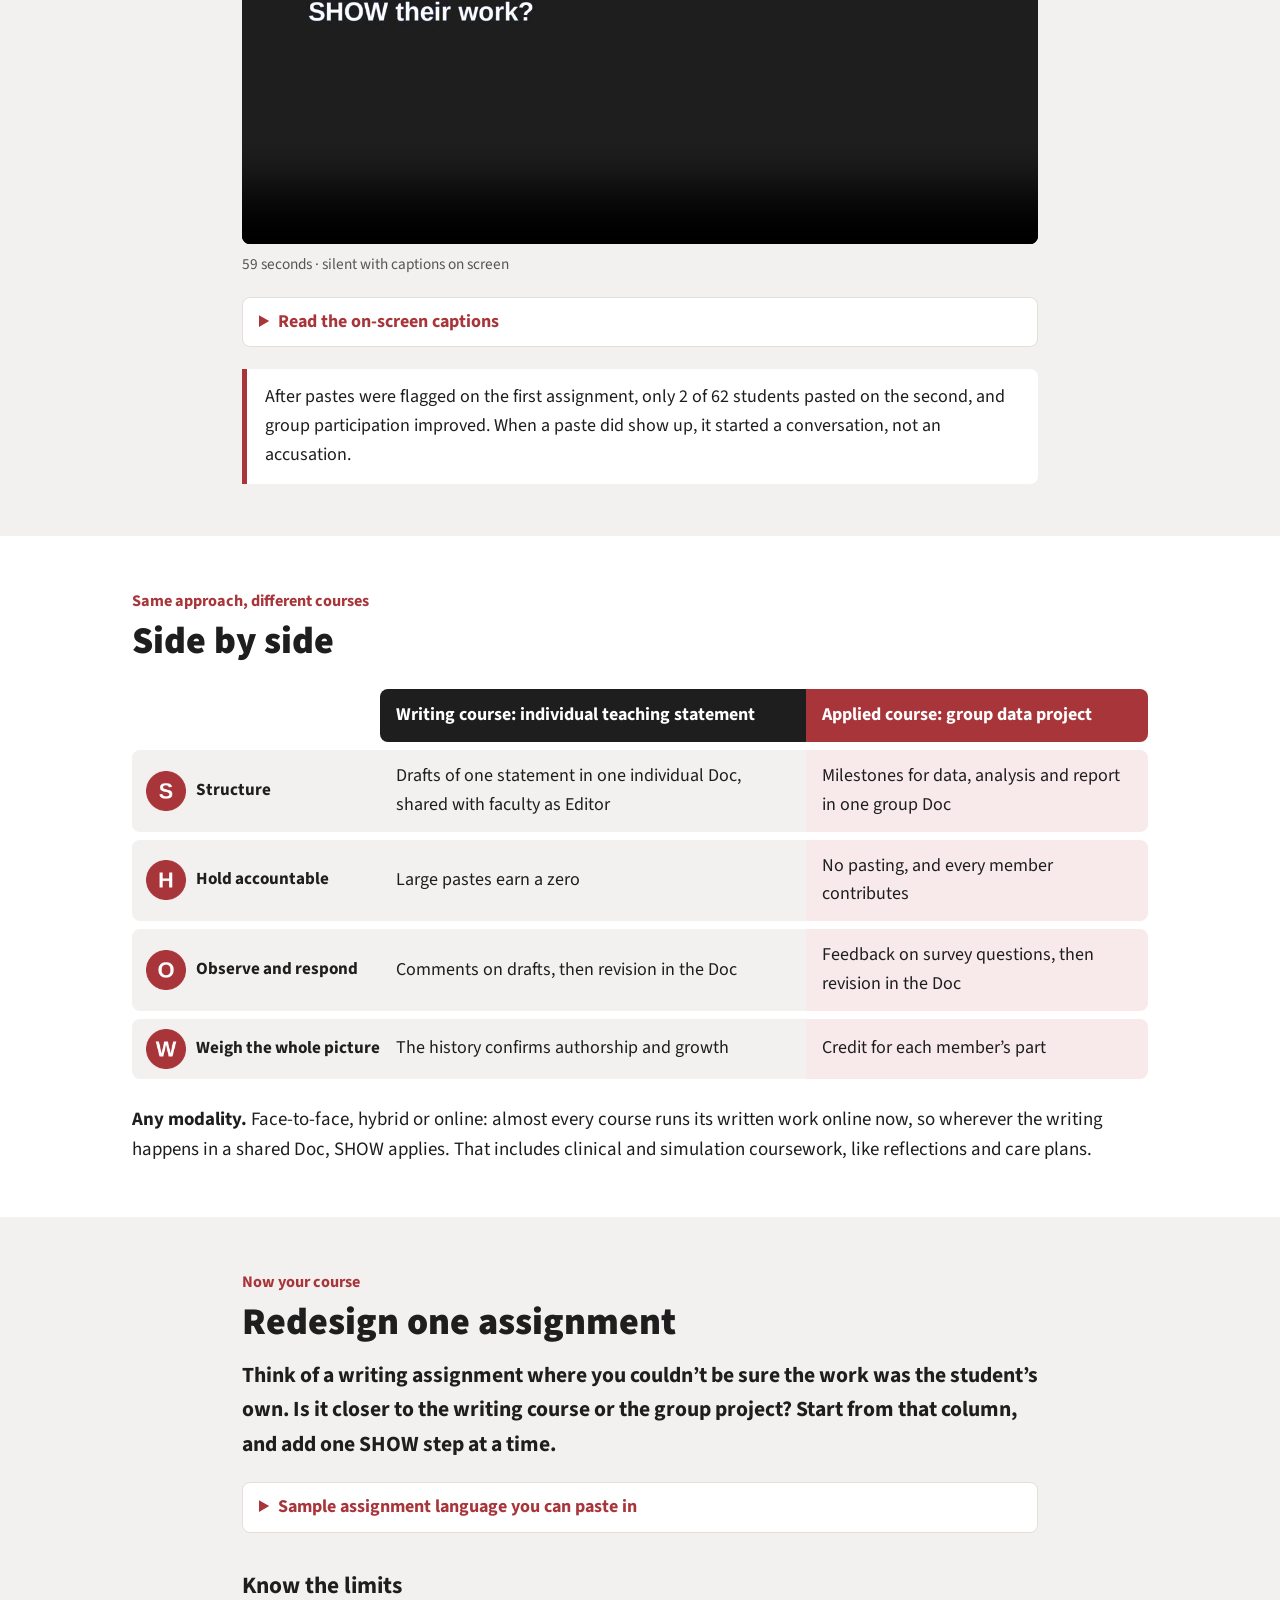
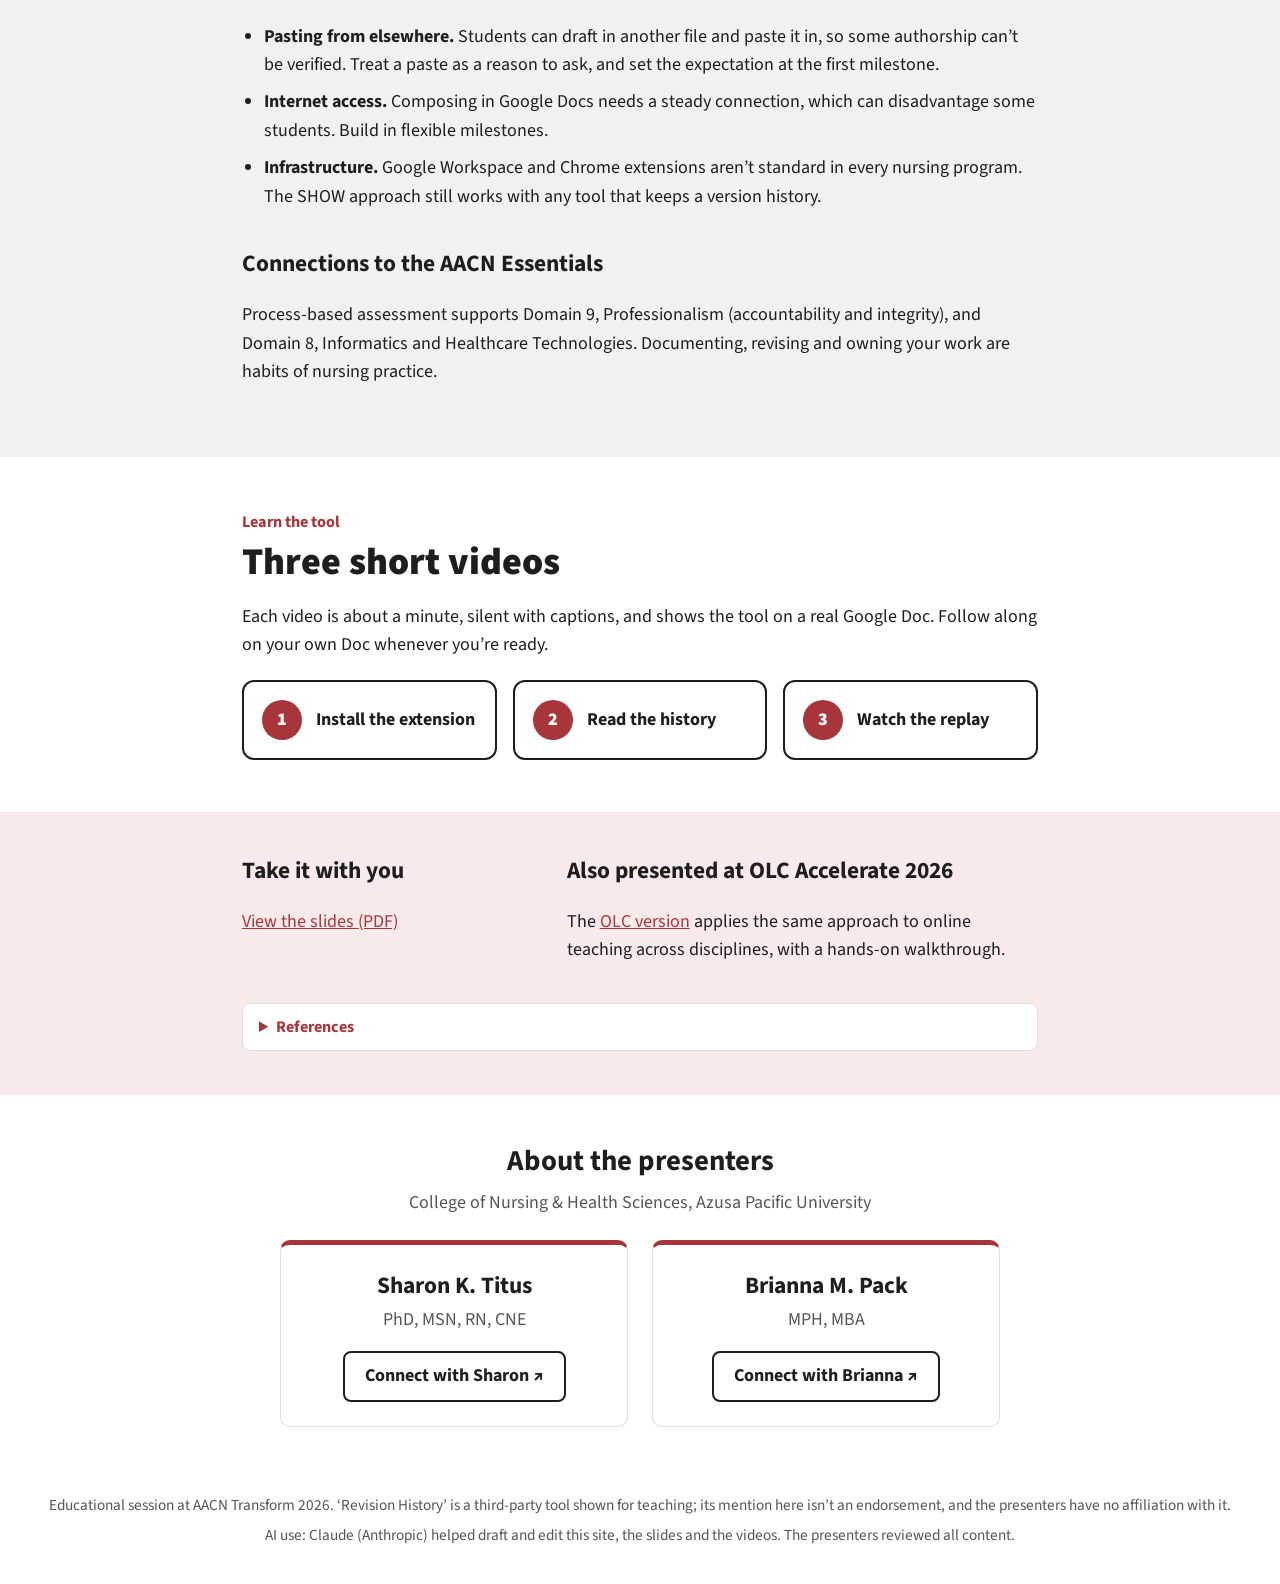
==== commit 74f469d5: "Remove footer names line now covered by presenter cards Co-Authored-By: Claude Opus 5.5 <noreply@ant" ====
--- a/index.html
+++ b/index.html
@@ -104,8 +104,7 @@
 <li>Revision History. (n.d.). <i>Writing process visibility for Google Docs &amp; Slides</i>. https://revisionhistory.com</li></ul></details>
 </div></section>
 <section class="presenters"><div class="in narrow"><h2 class="h3">About the presenters</h2><p class="psub">College of Nursing &amp; Health Sciences, Azusa Pacific University</p><div class="pgrid"><div class="pcard"><h3>Sharon K. Titus</h3><p class="cred">PhD, MSN, RN, CNE</p><a class="cbtn" href="https://www.linkedin.com/in/sharon-k-titus-phd-msn-rn-cne-professor-310044142/" target="_blank" rel="noopener">Connect with Sharon <span aria-hidden="true">↗</span><span class="sr">(opens in a new tab)</span></a></div><div class="pcard"><h3>Brianna M. Pack</h3><p class="cred">MPH, MBA</p><a class="cbtn" href="https://briannapack.github.io/" target="_blank" rel="noopener">Connect with Brianna <span aria-hidden="true">↗</span><span class="sr">(opens in a new tab)</span></a></div></div></div></section></main>
-<footer class="foot"><p class="names">Sharon K. Titus, PhD, MSN, RN, CNE (<a href="mailto:stitus@apu.edu">stitus@apu.edu</a>) · Brianna M. Pack, MPH, MBA (<a href="mailto:bpack@apu.edu">bpack@apu.edu</a>) · Azusa Pacific University</p>
-<p>Educational session at AACN Transform 2026. ‘Revision History’ is a third-party tool shown for teaching; its mention here isn’t an endorsement, and the presenters have no affiliation with it.</p>
+<footer class="foot"><p>Educational session at AACN Transform 2026. ‘Revision History’ is a third-party tool shown for teaching; its mention here isn’t an endorsement, and the presenters have no affiliation with it.</p>
 <p>AI use: Claude (Anthropic) helped draft and edit this site, the slides and the videos. The presenters reviewed all content.</p></footer>
 <script src="assets/site.js" defer></script>
 </body></html>
